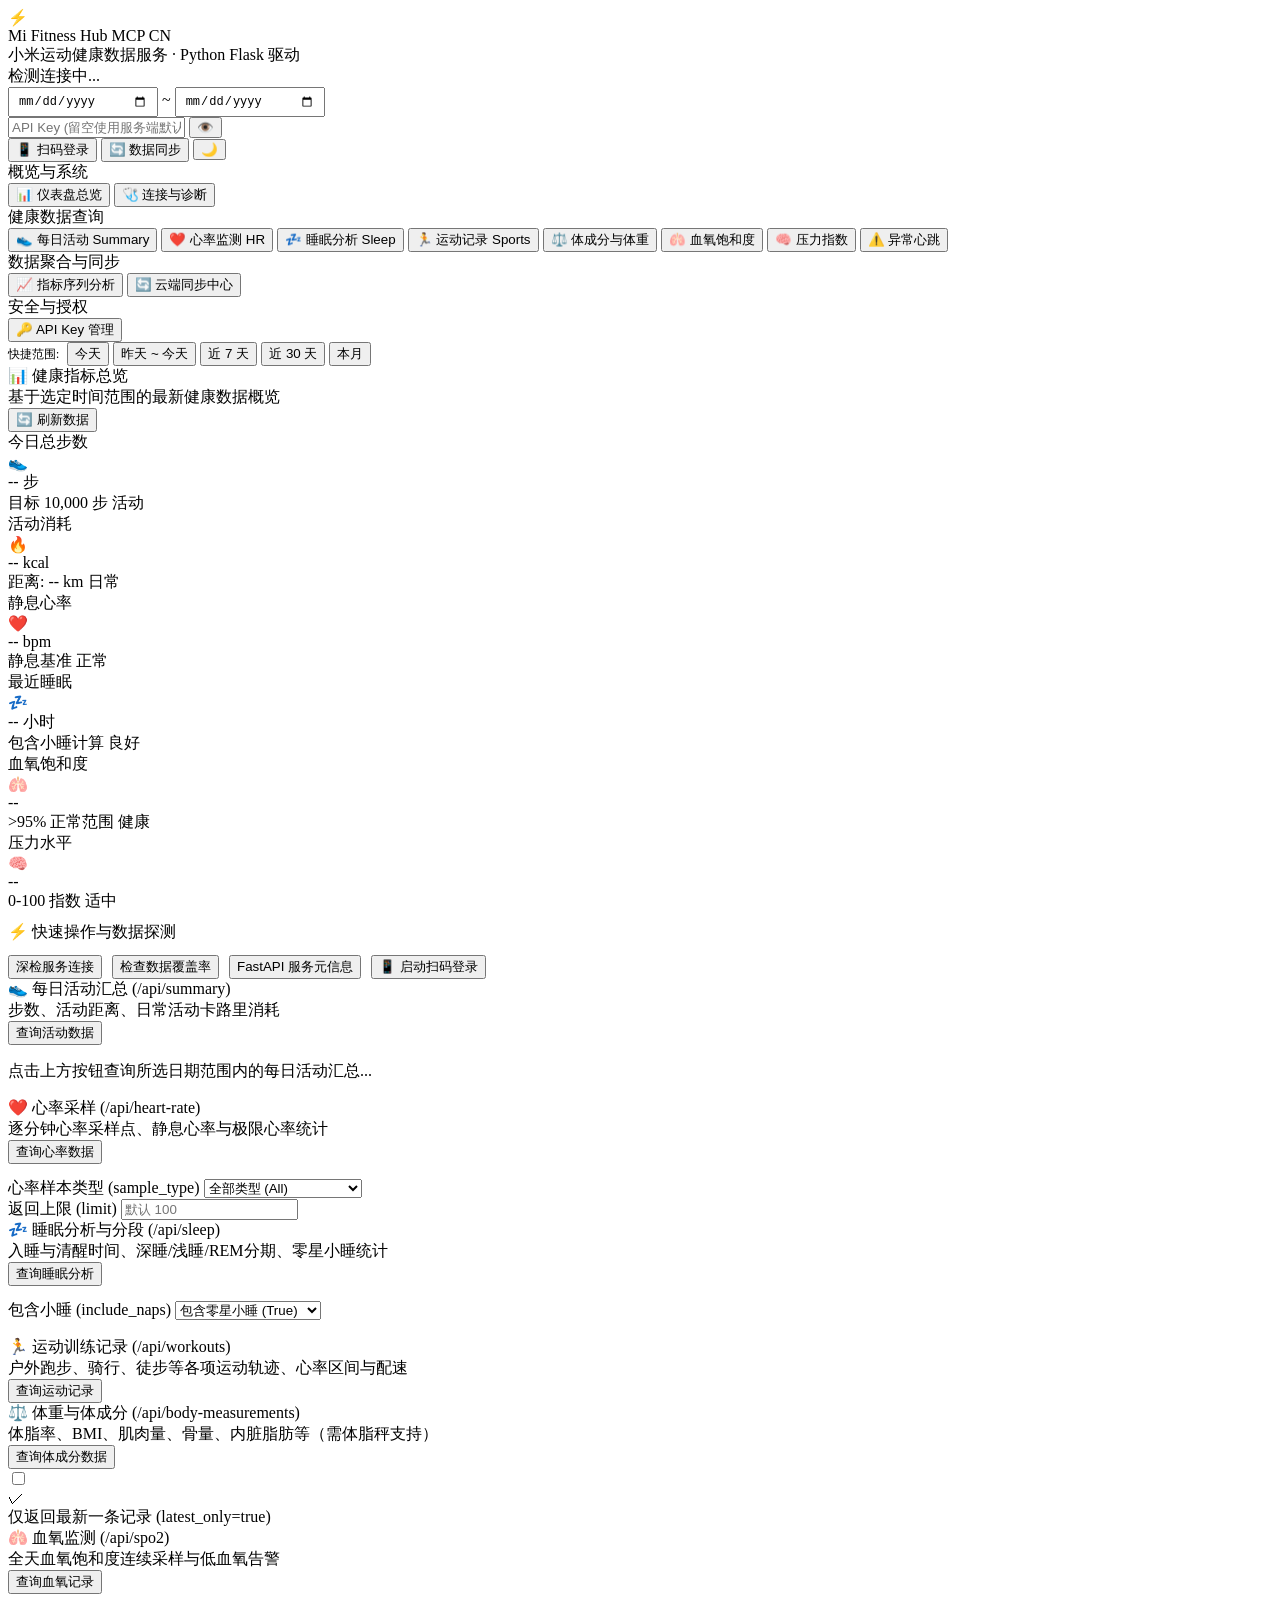
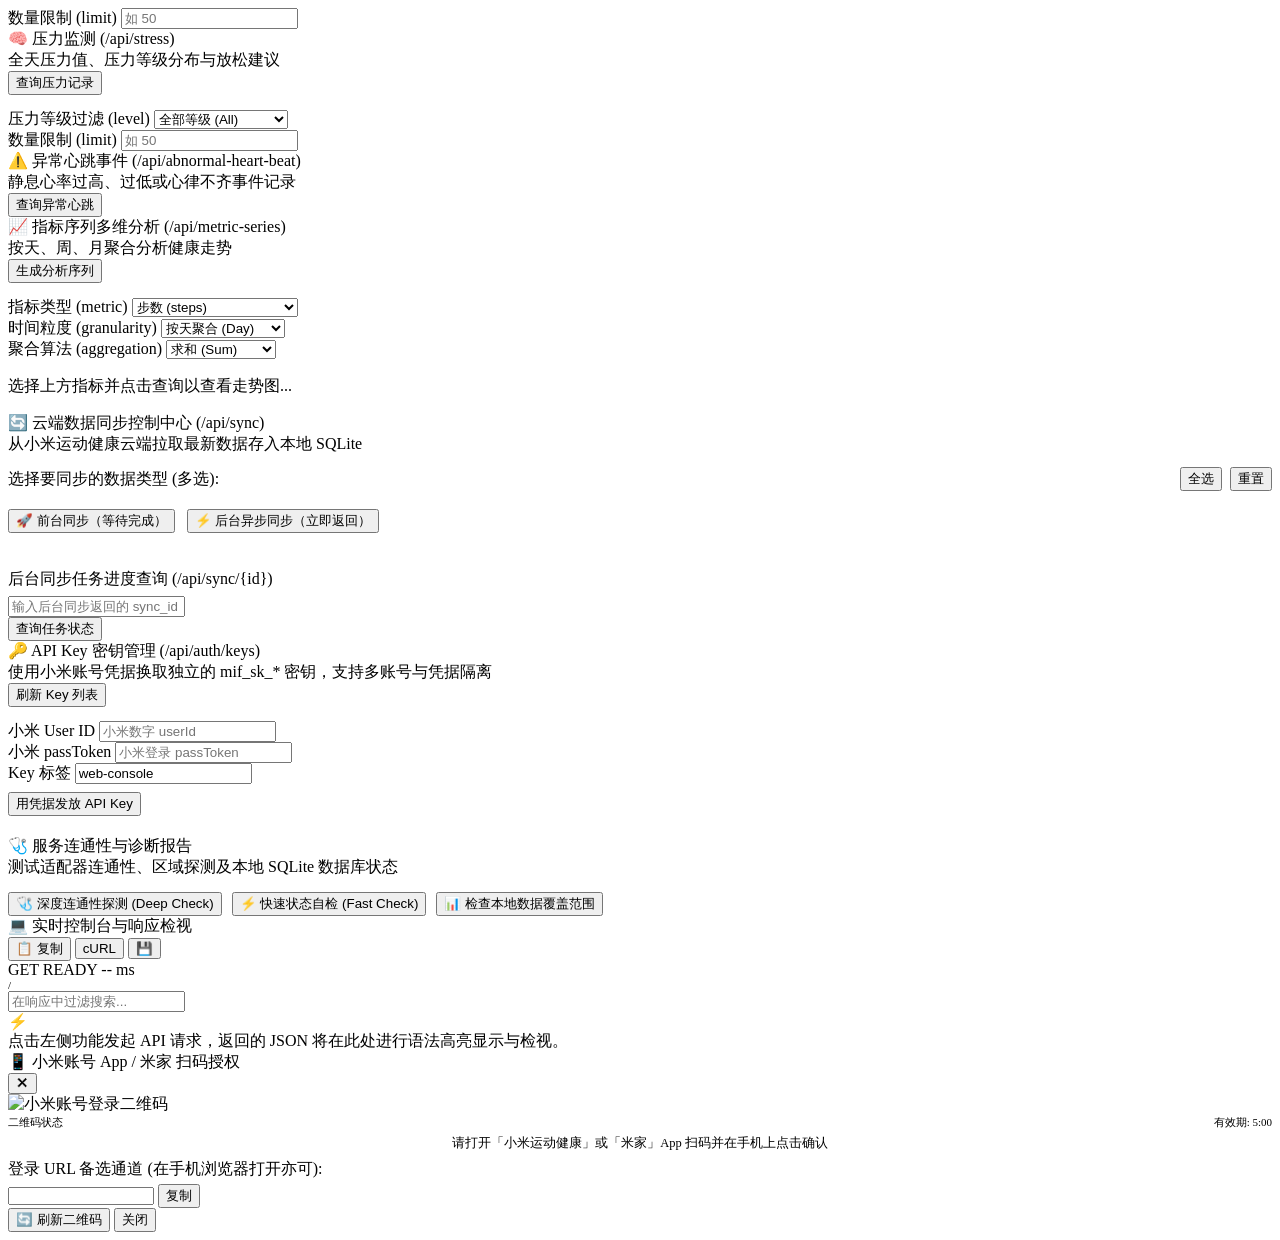
==== testpage/templates/index.html @ 89b132bc "Fix merged daily activity totals and sleep data accuracy" ====
<!DOCTYPE html>
<html lang="zh-CN" data-theme="dark">
<head>
  <meta charset="utf-8">
  <meta name="viewport" content="width=device-width, initial-scale=1.0">
  <title>Mi Fitness MCP | 健康数据中心与调试控制台</title>
  <link rel="stylesheet" href="/static/css/style.css">
</head>
<body>
  <div id="app-container">
    <!-- Top Header -->
    <header class="top-header">
      <div class="header-brand">
        <div class="brand-icon">⚡</div>
        <div class="brand-titles">
          <div class="brand-title">
            <span>Mi Fitness Hub</span>
            <span class="brand-badge">MCP CN</span>
          </div>
          <div class="brand-subtitle">小米运动健康数据服务 · Python Flask 驱动</div>
        </div>
      </div>

      <div class="header-actions">
        <!-- Live Backend Status -->
        <div class="status-indicator-badge" id="backendStatusBadge" title="FastAPI 后端服务连接状态">
          <div class="status-dot pulsing" id="backendStatusDot"></div>
          <span id="backendStatusText">检测连接中...</span>
        </div>

        <!-- Global Date Range Pickers -->
        <div class="form-row" style="margin: 0; gap: 6px;">
          <input type="date" id="startDate" class="input-control" style="width: 130px; padding: 5px 8px; font-size: 12px;" title="开始日期">
          <span style="color: var(--text-dim);">~</span>
          <input type="date" id="endDate" class="input-control" style="width: 130px; padding: 5px 8px; font-size: 12px;" title="结束日期">
        </div>

        <!-- Global API Key Input -->
        <div class="api-key-input-wrapper" title="X-API-Key（将作为请求头转发）">
          <input type="password" id="apiKeyInput" placeholder="API Key (留空使用服务端默认)">
          <button class="api-key-icon-btn" onclick="toggleApiKeyVisibility()" title="显示/隐藏 Key" id="keyVisBtn">👁️</button>
        </div>

        <!-- Quick Action Buttons -->
        <button class="btn btn-primary btn-sm" onclick="openQrModal()">📱 扫码登录</button>
        <button class="btn btn-secondary btn-sm" onclick="switchTab('sync')">🔄 数据同步</button>
        <button class="btn btn-icon-only btn-sm" id="themeToggleBtn" onclick="toggleTheme()" title="切换浅色/深色主题">🌙</button>
      </div>
    </header>

    <!-- Main Layout Grid -->
    <div class="main-layout">
      <!-- Left Sidebar Navigation -->
      <aside class="app-sidebar">
        <div>
          <div class="nav-section-title">概览与系统</div>
          <div class="nav-group">
            <button class="nav-item active" data-tab="overview">
              <span class="nav-icon">📊</span>
              <span>仪表盘总览</span>
            </button>
            <button class="nav-item" data-tab="doctor">
              <span class="nav-icon">🩺</span>
              <span>连接与诊断</span>
            </button>
          </div>
        </div>

        <div>
          <div class="nav-section-title">健康数据查询</div>
          <div class="nav-group">
            <button class="nav-item" data-tab="activity">
              <span class="nav-icon">👟</span>
              <span>每日活动</span>
              <span class="nav-badge">Summary</span>
            </button>
            <button class="nav-item" data-tab="heartrate">
              <span class="nav-icon">❤️</span>
              <span>心率监测</span>
              <span class="nav-badge">HR</span>
            </button>
            <button class="nav-item" data-tab="sleep">
              <span class="nav-icon">💤</span>
              <span>睡眠分析</span>
              <span class="nav-badge">Sleep</span>
            </button>
            <button class="nav-item" data-tab="workouts">
              <span class="nav-icon">🏃</span>
              <span>运动记录</span>
              <span class="nav-badge">Sports</span>
            </button>
            <button class="nav-item" data-tab="body">
              <span class="nav-icon">⚖️</span>
              <span>体成分与体重</span>
            </button>
            <button class="nav-item" data-tab="spo2">
              <span class="nav-icon">🫁</span>
              <span>血氧饱和度</span>
            </button>
            <button class="nav-item" data-tab="stress">
              <span class="nav-icon">🧠</span>
              <span>压力指数</span>
            </button>
            <button class="nav-item" data-tab="abnormal">
              <span class="nav-icon">⚠️</span>
              <span>异常心跳</span>
            </button>
          </div>
        </div>

        <div>
          <div class="nav-section-title">数据聚合与同步</div>
          <div class="nav-group">
            <button class="nav-item" data-tab="series">
              <span class="nav-icon">📈</span>
              <span>指标序列分析</span>
            </button>
            <button class="nav-item" data-tab="sync">
              <span class="nav-icon">🔄</span>
              <span>云端同步中心</span>
            </button>
          </div>
        </div>

        <div>
          <div class="nav-section-title">安全与授权</div>
          <div class="nav-group">
            <button class="nav-item" data-tab="keys">
              <span class="nav-icon">🔑</span>
              <span>API Key 管理</span>
            </button>
          </div>
        </div>
      </aside>

      <!-- Center Workspace (Tabbed) -->
      <main class="app-content">
        <!-- Date Preset Filter Pills -->
        <div class="date-preset-pills">
          <span style="font-size: 11.5px; color: var(--text-dim); margin-right: 4px;">快捷范围:</span>
          <button class="preset-pill" data-preset="today" id="preset-today">今天</button>
          <button class="preset-pill active" data-preset="yesterday" id="preset-yesterday">昨天 ~ 今天</button>
          <button class="preset-pill" data-preset="7d" id="preset-7d">近 7 天</button>
          <button class="preset-pill" data-preset="30d" id="preset-30d">近 30 天</button>
          <button class="preset-pill" data-preset="month" id="preset-month">本月</button>
        </div>

        <!-- 1. Overview Tab -->
        <section class="tab-pane active" id="tab-overview">
          <div class="panel-header">
            <div>
              <div class="panel-title"><span class="title-icon">📊</span> 健康指标总览</div>
              <div class="panel-subtitle" id="overviewRangeStatus">基于选定时间范围的最新健康数据概览</div>
            </div>
            <button class="btn btn-secondary btn-sm" onclick="loadOverview()">🔄 刷新数据</button>
          </div>

          <div class="stat-cards-grid">
            <div class="stat-card steps">
              <div class="stat-card-header">
                <span class="stat-card-title">今日总步数</span>
                <div class="stat-card-icon">👟</div>
              </div>
              <div class="stat-card-value"><span id="statSteps">--</span> <span class="stat-card-unit">步</span></div>
              <div class="stat-card-footer">
                <span>目标 10,000 步</span>
                <span class="stat-card-badge up">活动</span>
              </div>
            </div>

            <div class="stat-card calories">
              <div class="stat-card-header">
                <span class="stat-card-title">活动消耗</span>
                <div class="stat-card-icon">🔥</div>
              </div>
              <div class="stat-card-value"><span id="statCalories">--</span> <span class="stat-card-unit">kcal</span></div>
              <div class="stat-card-footer">
                <span>距离: <span id="statDistance">--</span> km</span>
                <span class="stat-card-badge neutral">日常</span>
              </div>
            </div>

            <div class="stat-card hr">
              <div class="stat-card-header">
                <span class="stat-card-title">静息心率</span>
                <div class="stat-card-icon">❤️</div>
              </div>
              <div class="stat-card-value"><span id="statHr">--</span> <span class="stat-card-unit">bpm</span></div>
              <div class="stat-card-footer">
                <span>静息基准</span>
                <span class="stat-card-badge up">正常</span>
              </div>
            </div>

            <div class="stat-card sleep">
              <div class="stat-card-header">
                <span class="stat-card-title">最近睡眠</span>
                <div class="stat-card-icon">💤</div>
              </div>
              <div class="stat-card-value"><span id="statSleep">--</span> <span class="stat-card-unit">小时</span></div>
              <div class="stat-card-footer">
                <span>包含小睡计算</span>
                <span class="stat-card-badge neutral">良好</span>
              </div>
            </div>

            <div class="stat-card spo2">
              <div class="stat-card-header">
                <span class="stat-card-title">血氧饱和度</span>
                <div class="stat-card-icon">🫁</div>
              </div>
              <div class="stat-card-value"><span id="statSpo2">--</span></div>
              <div class="stat-card-footer">
                <span>>95% 正常范围</span>
                <span class="stat-card-badge up">健康</span>
              </div>
            </div>

            <div class="stat-card stress">
              <div class="stat-card-header">
                <span class="stat-card-title">压力水平</span>
                <div class="stat-card-icon">🧠</div>
              </div>
              <div class="stat-card-value"><span id="statStress">--</span></div>
              <div class="stat-card-footer">
                <span>0-100 指数</span>
                <span class="stat-card-badge neutral">适中</span>
              </div>
            </div>
          </div>

          <div class="glass-panel" style="margin-top: 10px;">
            <div class="panel-title"><span class="title-icon">⚡</span> 快速操作与数据探测</div>
            <div style="display: flex; gap: 10px; margin-top: 12px; flex-wrap: wrap;">
              <button class="btn btn-outline" onclick="api('GET', '/api/status?deep=true')">深检服务连接</button>
              <button class="btn btn-outline" onclick="api('GET', '/api/coverage')">检查数据覆盖率</button>
              <button class="btn btn-outline" onclick="api('GET', '/')">FastAPI 服务元信息</button>
              <button class="btn btn-primary" onclick="openQrModal()">📱 启动扫码登录</button>
            </div>
          </div>
        </section>

        <!-- 2. Daily Activity Tab -->
        <section class="tab-pane" id="tab-activity">
          <div class="glass-panel">
            <div class="panel-header">
              <div>
                <div class="panel-title"><span class="title-icon">👟</span> 每日活动汇总 (/api/summary)</div>
                <div class="panel-subtitle">步数、活动距离、日常活动卡路里消耗</div>
              </div>
              <button class="btn btn-primary" onclick="querySummary()">查询活动数据</button>
            </div>
            <div id="summaryVisualContainer" style="margin-top: 14px;">
              <p class="panel-subtitle">点击上方按钮查询所选日期范围内的每日活动汇总...</p>
            </div>
          </div>
        </section>

        <!-- 3. Heart Rate Tab -->
        <section class="tab-pane" id="tab-heartrate">
          <div class="glass-panel">
            <div class="panel-header">
              <div>
                <div class="panel-title"><span class="title-icon">❤️</span> 心率采样 (/api/heart-rate)</div>
                <div class="panel-subtitle">逐分钟心率采样点、静息心率与极限心率统计</div>
              </div>
              <button class="btn btn-primary" onclick="queryHeartRate()">查询心率数据</button>
            </div>

            <div class="form-row" style="margin-top: 14px;">
              <div class="form-group">
                <label class="form-label">心率样本类型 (sample_type)</label>
                <select id="hrType" class="select-control">
                  <option value="">全部类型 (All)</option>
                  <option value="passive">被动日常监测 (passive)</option>
                  <option value="active">运动活跃采样 (active)</option>
                  <option value="resting">静息心率 (resting)</option>
                </select>
              </div>
              <div class="form-group sm">
                <label class="form-label">返回上限 (limit)</label>
                <input type="number" id="hrLimit" class="input-control" placeholder="默认 100">
              </div>
            </div>
          </div>
        </section>

        <!-- 4. Sleep Tab -->
        <section class="tab-pane" id="tab-sleep">
          <div class="glass-panel">
            <div class="panel-header">
              <div>
                <div class="panel-title"><span class="title-icon">💤</span> 睡眠分析与分段 (/api/sleep)</div>
                <div class="panel-subtitle">入睡与清醒时间、深睡/浅睡/REM分期、零星小睡统计</div>
              </div>
              <button class="btn btn-primary" onclick="querySleep()">查询睡眠分析</button>
            </div>

            <div class="form-row" style="margin-top: 14px;">
              <div class="form-group">
                <label class="form-label">包含小睡 (include_naps)</label>
                <select id="napsSelect" class="select-control">
                  <option value="true">包含零星小睡 (True)</option>
                  <option value="false">仅主睡眠阶段 (False)</option>
                </select>
              </div>
            </div>

            <div id="sleepTimelineWrapper" style="margin-top: 16px;"></div>
          </div>
        </section>

        <!-- 5. Workouts Tab -->
        <section class="tab-pane" id="tab-workouts">
          <div class="glass-panel">
            <div class="panel-header">
              <div>
                <div class="panel-title"><span class="title-icon">🏃</span> 运动训练记录 (/api/workouts)</div>
                <div class="panel-subtitle">户外跑步、骑行、徒步等各项运动轨迹、心率区间与配速</div>
              </div>
              <button class="btn btn-primary" onclick="queryWorkouts()">查询运动记录</button>
            </div>
          </div>
        </section>

        <!-- 6. Body Measurements Tab -->
        <section class="tab-pane" id="tab-body">
          <div class="glass-panel">
            <div class="panel-header">
              <div>
                <div class="panel-title"><span class="title-icon">⚖️</span> 体重与体成分 (/api/body-measurements)</div>
                <div class="panel-subtitle">体脂率、BMI、肌肉量、骨量、内脏脂肪等（需体脂秤支持）</div>
              </div>
              <button class="btn btn-primary" onclick="queryBody()">查询体成分数据</button>
            </div>

            <label class="custom-checkbox">
              <input type="checkbox" id="latestOnlyCheck">
              <div class="checkbox-box">✓</div>
              <span>仅返回最新一条记录 (latest_only=true)</span>
            </label>
          </div>
        </section>

        <!-- 7. SpO2 Tab -->
        <section class="tab-pane" id="tab-spo2">
          <div class="glass-panel">
            <div class="panel-header">
              <div>
                <div class="panel-title"><span class="title-icon">🫁</span> 血氧监测 (/api/spo2)</div>
                <div class="panel-subtitle">全天血氧饱和度连续采样与低血氧告警</div>
              </div>
              <button class="btn btn-primary" onclick="querySpo2()">查询血氧记录</button>
            </div>

            <div class="form-row" style="margin-top: 14px;">
              <div class="form-group sm">
                <label class="form-label">数量限制 (limit)</label>
                <input type="number" id="spo2Limit" class="input-control" placeholder="如 50">
              </div>
            </div>
          </div>
        </section>

        <!-- 8. Stress Tab -->
        <section class="tab-pane" id="tab-stress">
          <div class="glass-panel">
            <div class="panel-header">
              <div>
                <div class="panel-title"><span class="title-icon">🧠</span> 压力监测 (/api/stress)</div>
                <div class="panel-subtitle">全天压力值、压力等级分布与放松建议</div>
              </div>
              <button class="btn btn-primary" onclick="queryStress()">查询压力记录</button>
            </div>

            <div class="form-row" style="margin-top: 14px;">
              <div class="form-group">
                <label class="form-label">压力等级过滤 (level)</label>
                <select id="stressLevel" class="select-control">
                  <option value="">全部等级 (All)</option>
                  <option value="low">低度压力 (Low)</option>
                  <option value="medium">中度压力 (Medium)</option>
                  <option value="high">高度压力 (High)</option>
                </select>
              </div>
              <div class="form-group sm">
                <label class="form-label">数量限制 (limit)</label>
                <input type="number" id="stressLimit" class="input-control" placeholder="如 50">
              </div>
            </div>
          </div>
        </section>

        <!-- 9. Abnormal Heart Beat Tab -->
        <section class="tab-pane" id="tab-abnormal">
          <div class="glass-panel">
            <div class="panel-header">
              <div>
                <div class="panel-title"><span class="title-icon">⚠️</span> 异常心跳事件 (/api/abnormal-heart-beat)</div>
                <div class="panel-subtitle">静息心率过高、过低或心律不齐事件记录</div>
              </div>
              <button class="btn btn-primary" onclick="queryAbnormalHr()">查询异常心跳</button>
            </div>
          </div>
        </section>

        <!-- 10. Metric Series Tab -->
        <section class="tab-pane" id="tab-series">
          <div class="glass-panel">
            <div class="panel-header">
              <div>
                <div class="panel-title"><span class="title-icon">📈</span> 指标序列多维分析 (/api/metric-series)</div>
                <div class="panel-subtitle">按天、周、月聚合分析健康走势</div>
              </div>
              <button class="btn btn-primary" onclick="queryMetricSeries()">生成分析序列</button>
            </div>

            <div class="form-row" style="margin-top: 14px;">
              <div class="form-group">
                <label class="form-label">指标类型 (metric)</label>
                <select id="metricSelect" class="select-control">
                  <option value="steps">步数 (steps)</option>
                  <option value="distance_m">距离/米 (distance_m)</option>
                  <option value="active_kcal">活动卡路里 (active_kcal)</option>
                </select>
              </div>
              <div class="form-group">
                <label class="form-label">时间粒度 (granularity)</label>
                <select id="granularitySelect" class="select-control">
                  <option value="day">按天聚合 (Day)</option>
                  <option value="week">按周聚合 (Week)</option>
                  <option value="month">按月聚合 (Month)</option>
                </select>
              </div>
              <div class="form-group">
                <label class="form-label">聚合算法 (aggregation)</label>
                <select id="aggregationSelect" class="select-control">
                  <option value="sum">求和 (Sum)</option>
                  <option value="avg">平均值 (Avg)</option>
                  <option value="max">最大值 (Max)</option>
                  <option value="min">最小值 (Min)</option>
                  <option value="latest">取最新 (Latest)</option>
                </select>
              </div>
            </div>

            <!-- Visualization Canvas -->
            <div class="chart-container" id="metricChartContainer" style="margin-top: 16px;">
              <div class="inspector-empty-state"><p>选择上方指标并点击查询以查看走势图...</p></div>
            </div>
          </div>
        </section>

        <!-- 11. Sync Center Tab -->
        <section class="tab-pane" id="tab-sync">
          <div class="glass-panel">
            <div class="panel-header">
              <div>
                <div class="panel-title"><span class="title-icon">🔄</span> 云端数据同步控制中心 (/api/sync)</div>
                <div class="panel-subtitle">从小米运动健康云端拉取最新数据存入本地 SQLite</div>
              </div>
            </div>

            <div style="margin-top: 12px;">
              <div style="display: flex; justify-content: space-between; align-items: center;">
                <label class="form-label">选择要同步的数据类型 (多选):</label>
                <div style="display: flex; gap: 8px;">
                  <button class="btn btn-outline btn-sm" onclick="selectAllSyncTags(true)">全选</button>
                  <button class="btn btn-outline btn-sm" onclick="selectAllSyncTags(false)">重置</button>
                </div>
              </div>

              <div class="tag-pills-selector" id="syncTagPills"></div>
            </div>

            <div style="display: flex; gap: 12px; margin-top: 18px; flex-wrap: wrap;">
              <button class="btn btn-primary" onclick="triggerSync(false)">🚀 前台同步（等待完成）</button>
              <button class="btn btn-secondary" onclick="triggerSync(true)">⚡ 后台异步同步（立即返回）</button>
            </div>

            <div style="margin-top: 20px; padding-top: 16px; border-top: 1px solid var(--border-subtle);">
              <label class="form-label">后台同步任务进度查询 (/api/sync/{id})</label>
              <div class="form-row" style="margin-top: 6px;">
                <div class="form-group">
                  <input type="text" id="syncIdInput" class="input-control" placeholder="输入后台同步返回的 sync_id (如 sync_abc123)">
                </div>
                <button class="btn btn-outline" onclick="pollSyncStatus()">查询任务状态</button>
              </div>
            </div>
          </div>
        </section>

        <!-- 12. API Key Management Tab -->
        <section class="tab-pane" id="tab-keys">
          <div class="glass-panel">
            <div class="panel-header">
              <div>
                <div class="panel-title"><span class="title-icon">🔑</span> API Key 密钥管理 (/api/auth/keys)</div>
                <div class="panel-subtitle">使用小米账号凭据换取独立的 mif_sk_* 密钥，支持多账号与凭据隔离</div>
              </div>
              <button class="btn btn-secondary btn-sm" onclick="listKeys()">刷新 Key 列表</button>
            </div>

            <div class="form-row" style="margin-top: 14px;">
              <div class="form-group">
                <label class="form-label">小米 User ID</label>
                <input type="text" id="keyUserId" class="input-control" placeholder="小米数字 userId">
              </div>
              <div class="form-group">
                <label class="form-label">小米 passToken</label>
                <input type="password" id="keyPassToken" class="input-control" placeholder="小米登录 passToken">
              </div>
              <div class="form-group sm">
                <label class="form-label">Key 标签</label>
                <input type="text" id="keyLabel" class="input-control" placeholder="web-ui" value="web-console">
              </div>
            </div>

            <button class="btn btn-primary" onclick="createKeyWithCredentials()" style="margin-top: 8px;">用凭据发放 API Key</button>

            <div id="keysTableWrapper" style="margin-top: 20px;"></div>
          </div>
        </section>

        <!-- 13. Doctor Tab -->
        <section class="tab-pane" id="tab-doctor">
          <div class="glass-panel">
            <div class="panel-header">
              <div>
                <div class="panel-title"><span class="title-icon">🩺</span> 服务连通性与诊断报告</div>
                <div class="panel-subtitle">测试适配器连通性、区域探测及本地 SQLite 数据库状态</div>
              </div>
            </div>

            <div style="display: flex; gap: 10px; margin-top: 14px; flex-wrap: wrap;">
              <button class="btn btn-primary" onclick="api('GET', '/api/status?deep=true')">🩺 深度连通性探测 (Deep Check)</button>
              <button class="btn btn-secondary" onclick="api('GET', '/api/status?deep=false')">⚡ 快速状态自检 (Fast Check)</button>
              <button class="btn btn-outline" onclick="api('GET', '/api/coverage')">📊 检查本地数据覆盖范围</button>
            </div>
          </div>
        </section>
      </main>

      <!-- Right Inspector & Developer Console -->
      <aside class="app-inspector">
        <div class="inspector-header">
          <div class="inspector-title">
            <span>💻</span> 实时控制台与响应检视
          </div>
          <div class="btn-group">
            <button class="btn btn-secondary btn-sm" onclick="copyResponse()" title="复制 JSON">📋 复制</button>
            <button class="btn btn-secondary btn-sm" onclick="copyCurl()" title="生成 cURL">cURL</button>
            <button class="btn btn-secondary btn-sm" onclick="downloadJson()" title="导出 JSON">💾</button>
          </div>
        </div>

        <div class="inspector-meta-bar">
          <div class="meta-badges-group">
            <span class="http-method-pill get" id="metaMethod">GET</span>
            <span class="status-pill ok" id="metaStatus">READY</span>
            <span class="latency-pill" id="metaLatency">-- ms</span>
          </div>
          <div style="font-size: 11px; color: var(--text-dim); overflow: hidden; text-overflow: ellipsis; white-space: nowrap; max-width: 160px;" id="metaUrl">/</div>
        </div>

        <div class="inspector-actions-bar">
          <input type="text" class="inspector-search-input" placeholder="在响应中过滤搜索..." oninput="filterInspectorJson(this.value)">
        </div>

        <div class="inspector-body" id="inspectorBody">
          <div class="inspector-empty-state">
            <div class="inspector-empty-icon">⚡</div>
            <div>点击左侧功能发起 API 请求，返回的 JSON 将在此处进行语法高亮显示与检视。</div>
          </div>
        </div>
      </aside>
    </div>
  </div>

  <!-- QR Code Login Modal Overlay -->
  <div class="modal-backdrop" id="qrModal">
    <div class="modal-card">
      <div class="modal-header">
        <div class="modal-title">
          <span>📱</span> 小米账号 App / 米家 扫码授权
        </div>
        <button class="modal-close-btn" onclick="closeQrModal()">✕</button>
      </div>

      <div class="modal-body">
        <div class="qr-container">
          <div class="qr-image-frame">
            <img id="qrImage" alt="小米账号登录二维码" src="">
            <div class="qr-scan-beam" id="qrScanBeam"></div>
          </div>

          <div style="width: 100%;">
            <div style="display: flex; justify-content: space-between; font-size: 11px; color: var(--text-muted); margin-bottom: 4px;">
              <span>二维码状态</span>
              <span id="qrTimerText">有效期: 5:00</span>
            </div>
            <div class="qr-timer-bar">
              <div class="qr-timer-progress" id="qrProgressBar"></div>
            </div>
          </div>

          <div id="qrStatusText" style="text-align: center; font-size: 12.5px; color: var(--text-secondary); line-height: 1.5;">
            请打开「小米运动健康」或「米家」App 扫码并在手机上点击确认
          </div>

          <div style="width: 100%; margin-top: 6px;">
            <label class="form-label">登录 URL 备选通道 (在手机浏览器打开亦可):</label>
            <div class="form-row" style="margin: 4px 0 0 0;">
              <input type="text" id="qrLoginUrl" class="input-control" readonly style="font-size: 11px;">
              <button class="btn btn-secondary btn-sm" onclick="copyLoginUrl()">复制</button>
            </div>
          </div>
        </div>
      </div>

      <div class="modal-footer">
        <button class="btn btn-outline" onclick="startQrFlow()">🔄 刷新二维码</button>
        <button class="btn btn-secondary" onclick="closeQrModal()">关闭</button>
      </div>
    </div>
  </div>

  <!-- Floating Toast Notifications -->
  <div class="toast-container" id="toastContainer"></div>

  <!-- Scripts -->
  <script src="/static/js/app.js"></script>
  <script>
    function toggleApiKeyVisibility() {
      const input = $('apiKeyInput');
      const btn = $('keyVisBtn');
      if (input.type === 'password') {
        input.type = 'text';
        btn.textContent = '🔒';
      } else {
        input.type = 'password';
        btn.textContent = '👁️';
      }
    }
  </script>
</body>
</html>
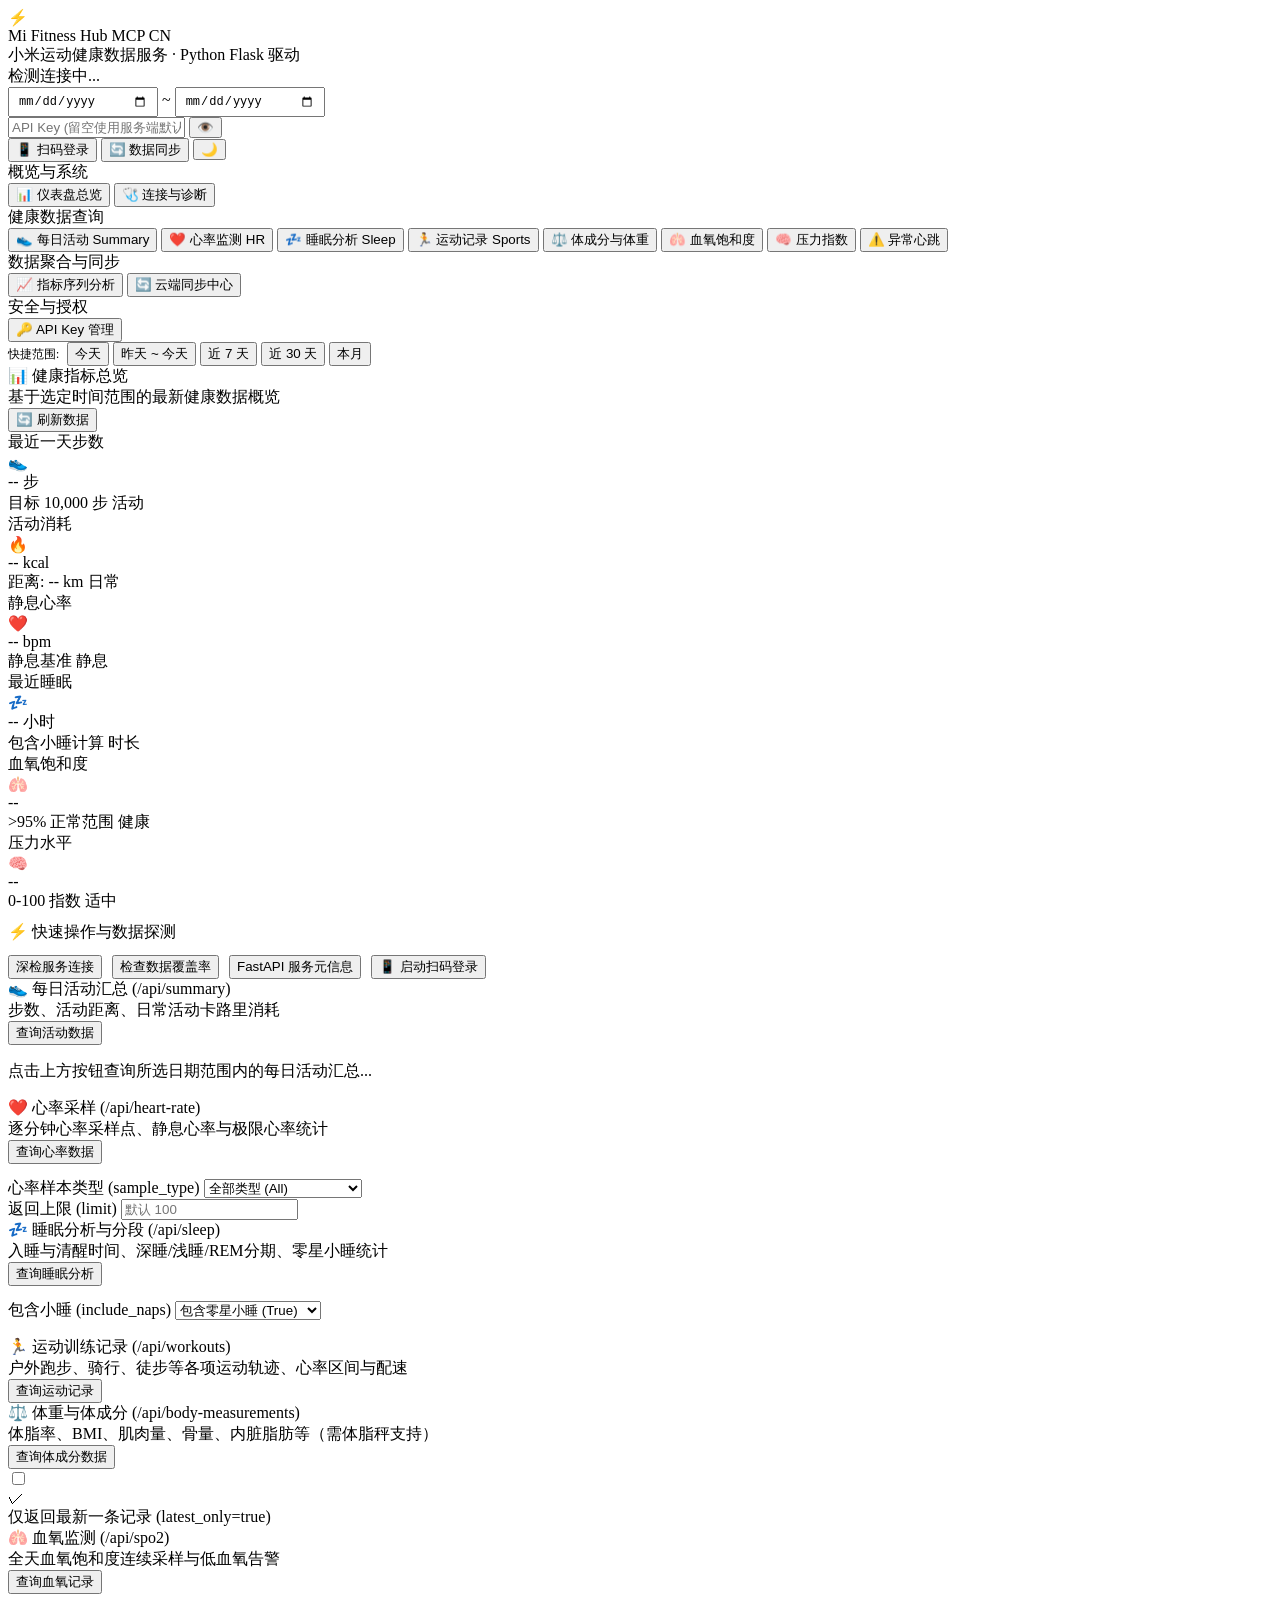
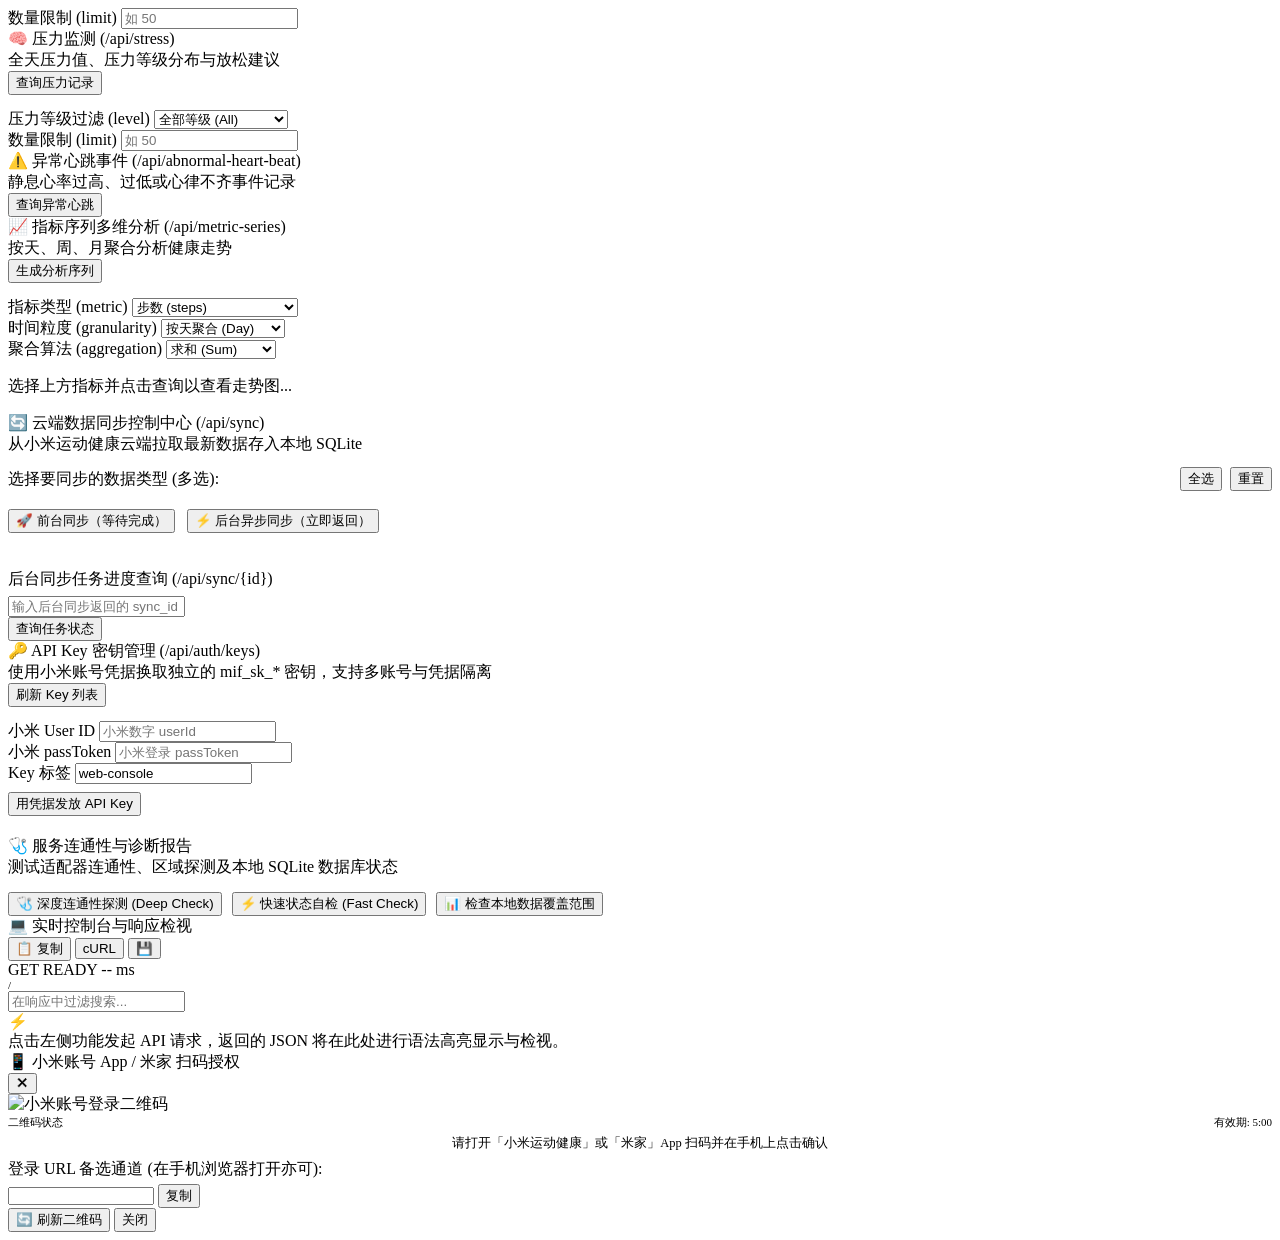
==== commit 55402b62: "Enable QR-authenticated MCP analysis and fix dashboard controls" ====
--- a/testpage/templates/index.html
+++ b/testpage/templates/index.html
@@ -158,7 +158,7 @@
           <div class="stat-cards-grid">
             <div class="stat-card steps">
               <div class="stat-card-header">
-                <span class="stat-card-title">今日总步数</span>
+                <span class="stat-card-title">最近一天步数</span>
                 <div class="stat-card-icon">👟</div>
               </div>
               <div class="stat-card-value"><span id="statSteps">--</span> <span class="stat-card-unit">步</span></div>
@@ -188,7 +188,7 @@
               <div class="stat-card-value"><span id="statHr">--</span> <span class="stat-card-unit">bpm</span></div>
               <div class="stat-card-footer">
                 <span>静息基准</span>
-                <span class="stat-card-badge up">正常</span>
+                <span class="stat-card-badge neutral">静息</span>
               </div>
             </div>
 
@@ -200,7 +200,7 @@
               <div class="stat-card-value"><span id="statSleep">--</span> <span class="stat-card-unit">小时</span></div>
               <div class="stat-card-footer">
                 <span>包含小睡计算</span>
-                <span class="stat-card-badge neutral">良好</span>
+                <span class="stat-card-badge neutral">时长</span>
               </div>
             </div>
 
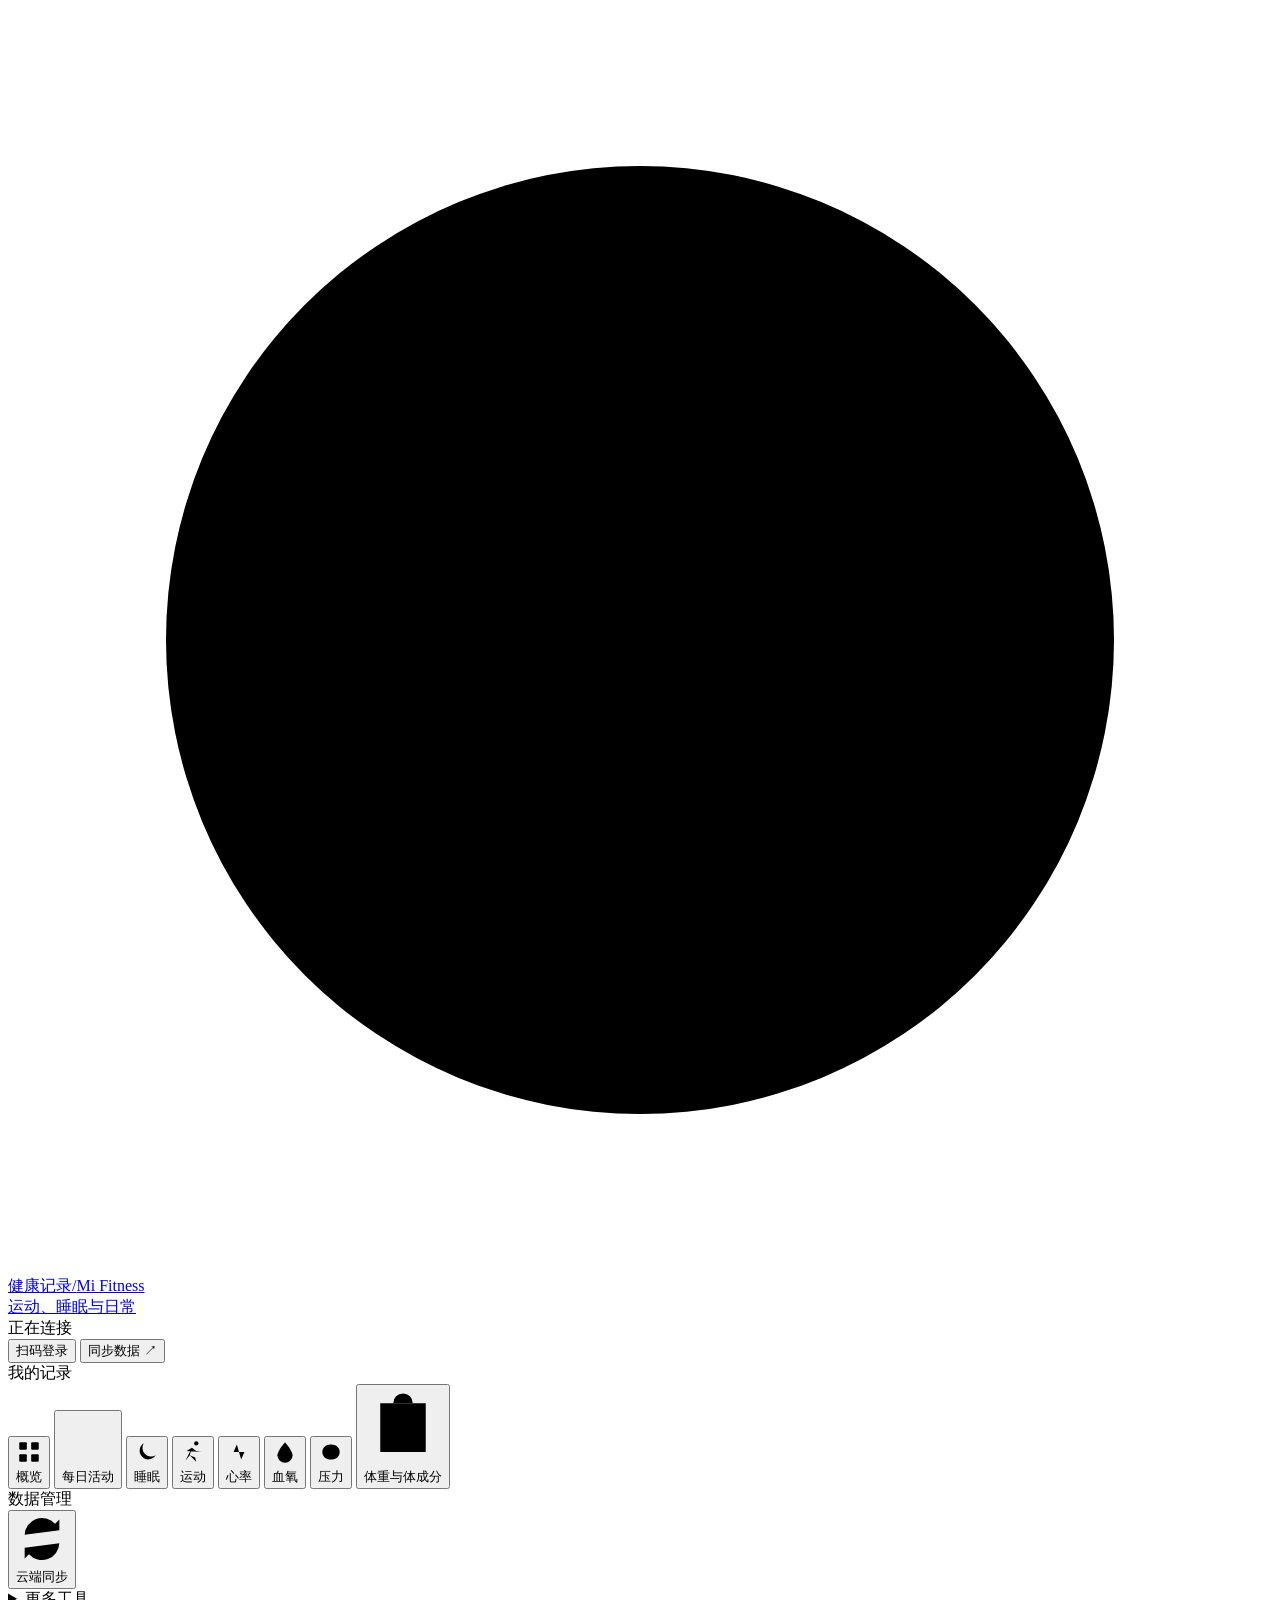
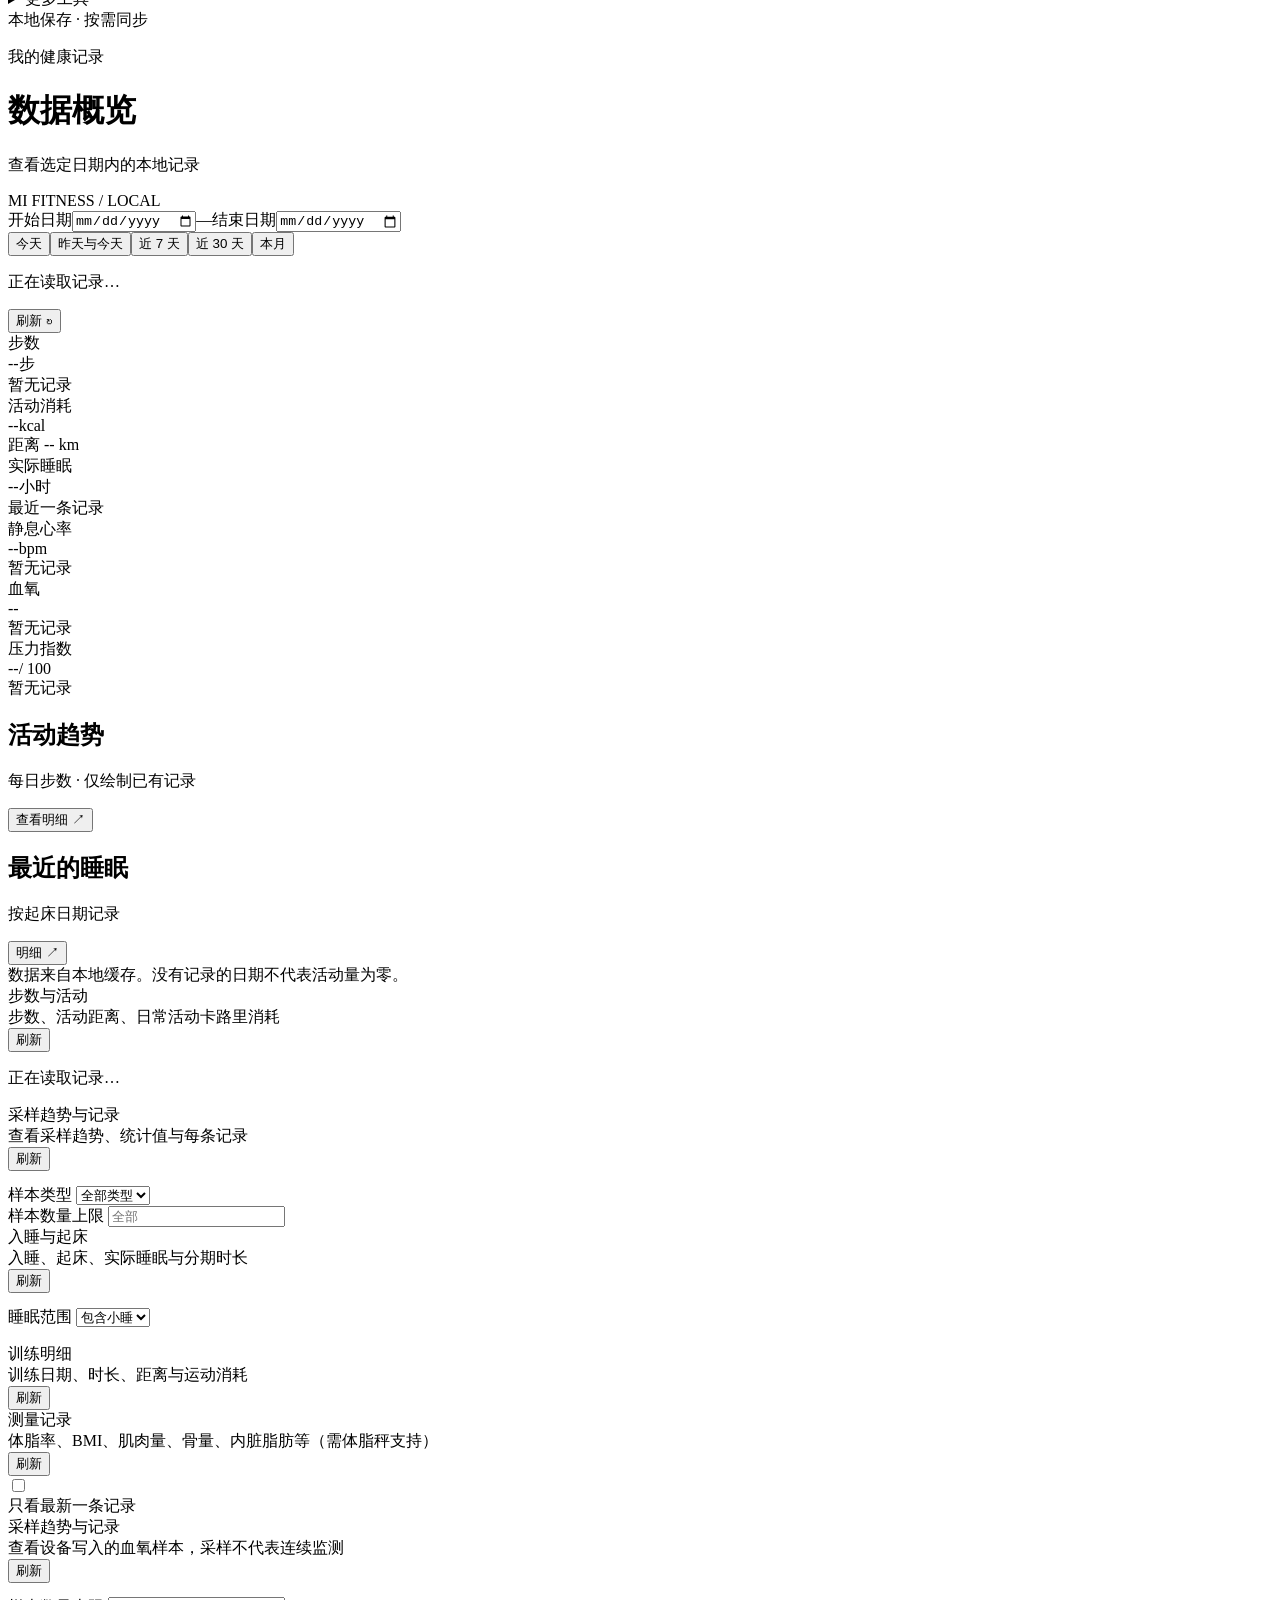
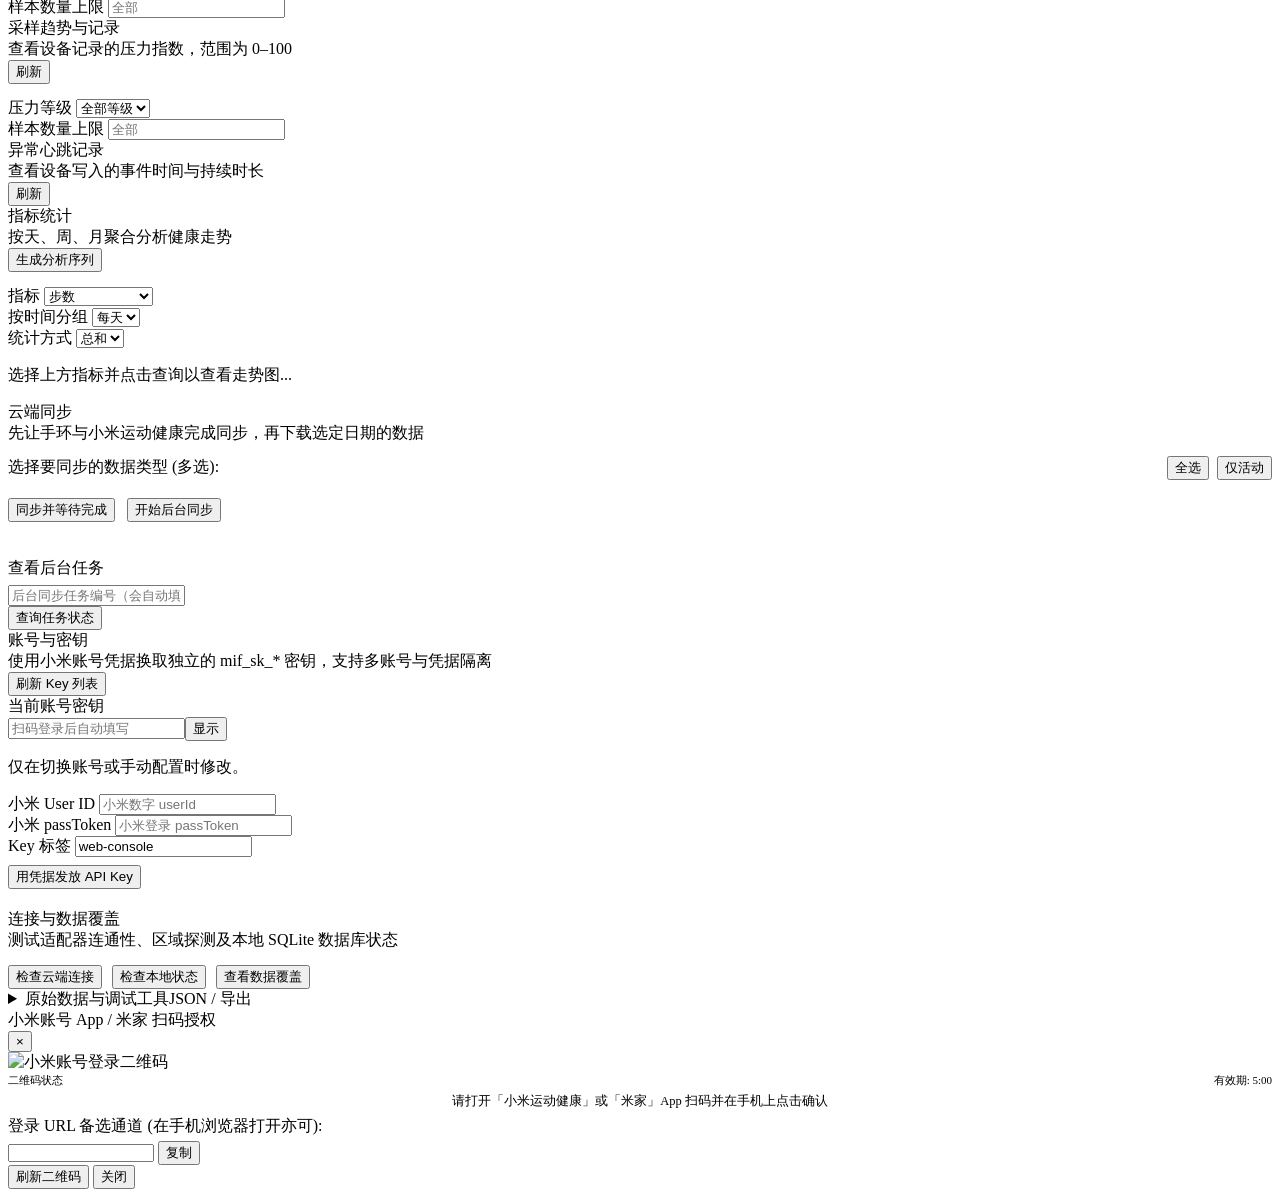
==== commit 31bebcf2: "Redesign dashboard as a minimal tactile health notebook" ====
--- a/testpage/templates/index.html
+++ b/testpage/templates/index.html
@@ -1,307 +1,139 @@
 <!DOCTYPE html>
-<html lang="zh-CN" data-theme="dark">
+<html lang="zh-CN" data-theme="light">
 <head>
   <meta charset="utf-8">
   <meta name="viewport" content="width=device-width, initial-scale=1.0">
-  <title>Mi Fitness MCP | 健康数据中心与调试控制台</title>
+  <title>健康记录 · Mi Fitness</title>
   <link rel="stylesheet" href="/static/css/style.css">
 </head>
 <body>
   <div id="app-container">
     <!-- Top Header -->
     <header class="top-header">
-      <div class="header-brand">
-        <div class="brand-icon">⚡</div>
-        <div class="brand-titles">
-          <div class="brand-title">
-            <span>Mi Fitness Hub</span>
-            <span class="brand-badge">MCP CN</span>
-          </div>
-          <div class="brand-subtitle">小米运动健康数据服务 · Python Flask 驱动</div>
-        </div>
-      </div>
-
+      <a class="header-brand" href="/" aria-label="健康记录首页">
+        <span class="brand-icon" aria-hidden="true"><svg viewBox="0 0 32 32"><circle cx="16" cy="16" r="12"/><path d="M6 17h6l3-6 4 11 3-5h4"/></svg></span>
+        <div><div class="brand-title">健康记录<span class="brand-divider">/</span><span class="brand-en">Mi Fitness</span></div><div class="brand-subtitle">运动、睡眠与日常</div></div>
+      </a>
       <div class="header-actions">
-        <!-- Live Backend Status -->
-        <div class="status-indicator-badge" id="backendStatusBadge" title="FastAPI 后端服务连接状态">
-          <div class="status-dot pulsing" id="backendStatusDot"></div>
-          <span id="backendStatusText">检测连接中...</span>
-        </div>
-
-        <!-- Global Date Range Pickers -->
-        <div class="form-row" style="margin: 0; gap: 6px;">
-          <input type="date" id="startDate" class="input-control" style="width: 130px; padding: 5px 8px; font-size: 12px;" title="开始日期">
-          <span style="color: var(--text-dim);">~</span>
-          <input type="date" id="endDate" class="input-control" style="width: 130px; padding: 5px 8px; font-size: 12px;" title="结束日期">
-        </div>
-
-        <!-- Global API Key Input -->
-        <div class="api-key-input-wrapper" title="X-API-Key（将作为请求头转发）">
-          <input type="password" id="apiKeyInput" placeholder="API Key (留空使用服务端默认)">
-          <button class="api-key-icon-btn" onclick="toggleApiKeyVisibility()" title="显示/隐藏 Key" id="keyVisBtn">👁️</button>
-        </div>
-
-        <!-- Quick Action Buttons -->
-        <button class="btn btn-primary btn-sm" onclick="openQrModal()">📱 扫码登录</button>
-        <button class="btn btn-secondary btn-sm" onclick="switchTab('sync')">🔄 数据同步</button>
-        <button class="btn btn-icon-only btn-sm" id="themeToggleBtn" onclick="toggleTheme()" title="切换浅色/深色主题">🌙</button>
+        <div class="status-indicator-badge" id="backendStatusBadge" title="本地数据服务连接状态"><span class="status-dot" id="backendStatusDot"></span><span id="backendStatusText">正在连接</span></div>
+        <button class="btn btn-secondary" onclick="openQrModal()">扫码登录</button>
+        <button class="btn btn-primary" onclick="switchTab('sync')">同步数据<span aria-hidden="true"> ↗</span></button>
       </div>
     </header>
 
     <!-- Main Layout Grid -->
     <div class="main-layout">
       <!-- Left Sidebar Navigation -->
-      <aside class="app-sidebar">
-        <div>
-          <div class="nav-section-title">概览与系统</div>
-          <div class="nav-group">
-            <button class="nav-item active" data-tab="overview">
-              <span class="nav-icon">📊</span>
-              <span>仪表盘总览</span>
-            </button>
-            <button class="nav-item" data-tab="doctor">
-              <span class="nav-icon">🩺</span>
-              <span>连接与诊断</span>
-            </button>
-          </div>
-        </div>
-
-        <div>
-          <div class="nav-section-title">健康数据查询</div>
-          <div class="nav-group">
-            <button class="nav-item" data-tab="activity">
-              <span class="nav-icon">👟</span>
-              <span>每日活动</span>
-              <span class="nav-badge">Summary</span>
-            </button>
-            <button class="nav-item" data-tab="heartrate">
-              <span class="nav-icon">❤️</span>
-              <span>心率监测</span>
-              <span class="nav-badge">HR</span>
-            </button>
-            <button class="nav-item" data-tab="sleep">
-              <span class="nav-icon">💤</span>
-              <span>睡眠分析</span>
-              <span class="nav-badge">Sleep</span>
-            </button>
-            <button class="nav-item" data-tab="workouts">
-              <span class="nav-icon">🏃</span>
-              <span>运动记录</span>
-              <span class="nav-badge">Sports</span>
-            </button>
-            <button class="nav-item" data-tab="body">
-              <span class="nav-icon">⚖️</span>
-              <span>体成分与体重</span>
-            </button>
-            <button class="nav-item" data-tab="spo2">
-              <span class="nav-icon">🫁</span>
-              <span>血氧饱和度</span>
-            </button>
-            <button class="nav-item" data-tab="stress">
-              <span class="nav-icon">🧠</span>
-              <span>压力指数</span>
-            </button>
-            <button class="nav-item" data-tab="abnormal">
-              <span class="nav-icon">⚠️</span>
-              <span>异常心跳</span>
-            </button>
-          </div>
-        </div>
-
-        <div>
-          <div class="nav-section-title">数据聚合与同步</div>
-          <div class="nav-group">
-            <button class="nav-item" data-tab="series">
-              <span class="nav-icon">📈</span>
-              <span>指标序列分析</span>
-            </button>
-            <button class="nav-item" data-tab="sync">
-              <span class="nav-icon">🔄</span>
-              <span>云端同步中心</span>
-            </button>
-          </div>
-        </div>
-
-        <div>
-          <div class="nav-section-title">安全与授权</div>
-          <div class="nav-group">
-            <button class="nav-item" data-tab="keys">
-              <span class="nav-icon">🔑</span>
-              <span>API Key 管理</span>
-            </button>
-          </div>
-        </div>
-      </aside>
+      <nav class="app-sidebar" aria-label="页面导航">
+        <div class="nav-section-title">我的记录</div><div class="nav-group">
+          <button class="nav-item active" data-tab="overview"><svg class="nav-icon" viewBox="0 0 24 24" aria-hidden="true"><rect x="3" y="3" width="7" height="7" rx="1"/><rect x="14" y="3" width="7" height="7" rx="1"/><rect x="3" y="14" width="7" height="7" rx="1"/><rect x="14" y="14" width="7" height="7" rx="1"/></svg><span>概览</span></button>
+          <button class="nav-item " data-tab="activity"><svg class="nav-icon" viewBox="0 0 24 24" aria-hidden="true"><path d="M4 20V12m5 8V8m5 12V4m5 16V9"/></svg><span>每日活动</span></button>
+          <button class="nav-item " data-tab="sleep"><svg class="nav-icon" viewBox="0 0 24 24" aria-hidden="true"><path d="M20 15A8 8 0 0 1 9 4a8 8 0 1 0 11 11Z"/></svg><span>睡眠</span></button>
+          <button class="nav-item " data-tab="workouts"><svg class="nav-icon" viewBox="0 0 24 24" aria-hidden="true"><circle cx="15" cy="4" r="2"/><path d="m6 11 5-3 4 3 5 1m-9-4-2 7-4 5m4-5 5 2 1 4"/></svg><span>运动</span></button>
+          <button class="nav-item " data-tab="heartrate"><svg class="nav-icon" viewBox="0 0 24 24" aria-hidden="true"><path d="M3 12h4l3-7 4 14 3-7h4"/></svg><span>心率</span></button>
+          <button class="nav-item " data-tab="spo2"><svg class="nav-icon" viewBox="0 0 24 24" aria-hidden="true"><path d="M12 3s-7 8-7 12a7 7 0 0 0 14 0c0-4-7-12-7-12Z"/></svg><span>血氧</span></button>
+          <button class="nav-item " data-tab="stress"><svg class="nav-icon" viewBox="0 0 24 24" aria-hidden="true"><path d="M4 12c0-4 3-7 8-7s8 3 8 7-3 7-8 7-8-3-8-7Z"/><path d="M8 12h8m-4-4v8"/></svg><span>压力</span></button>
+          <button class="nav-item " data-tab="body"><svg class="nav-icon" viewBox="0 0 24 24" aria-hidden="true"><path d="M5 5h14v15H5Z"/><path d="M9 5a3 3 0 0 1 6 0m-3 0 2 3"/></svg><span>体重与体成分</span></button>
+          </div>
+        <div class="nav-section-title">数据管理</div><div class="nav-group">
+          <button class="nav-item " data-tab="sync"><svg class="nav-icon" viewBox="0 0 24 24" aria-hidden="true"><path d="M4 10a8 8 0 0 1 14-5l2 3m0-5v5h-5M20 14a8 8 0 0 1-14 5l-2-3m0 5v-5h5"/></svg><span>云端同步</span></button>
+          </div>
+        <details class="nav-tools"><summary>更多工具</summary><div class="nav-group">
+          <button class="nav-item " data-tab="series"><svg class="nav-icon" viewBox="0 0 24 24" aria-hidden="true"><circle cx="12" cy="12" r="7"/><path d="M12 8v8m-4-4h8"/></svg><span>指标统计</span></button>
+          <button class="nav-item " data-tab="abnormal"><svg class="nav-icon" viewBox="0 0 24 24" aria-hidden="true"><circle cx="12" cy="12" r="7"/><path d="M12 8v8m-4-4h8"/></svg><span>异常心跳记录</span></button>
+          <button class="nav-item " data-tab="doctor"><svg class="nav-icon" viewBox="0 0 24 24" aria-hidden="true"><circle cx="12" cy="12" r="7"/><path d="M12 8v8m-4-4h8"/></svg><span>连接与覆盖</span></button>
+          <button class="nav-item " data-tab="keys"><svg class="nav-icon" viewBox="0 0 24 24" aria-hidden="true"><circle cx="12" cy="12" r="7"/><path d="M12 8v8m-4-4h8"/></svg><span>账号与密钥</span></button>
+          </div></details><div class="sidebar-footnote"><span class="local-mark"></span> 本地保存 · 按需同步</div></nav>
 
       <!-- Center Workspace (Tabbed) -->
       <main class="app-content">
-        <!-- Date Preset Filter Pills -->
-        <div class="date-preset-pills">
-          <span style="font-size: 11.5px; color: var(--text-dim); margin-right: 4px;">快捷范围:</span>
-          <button class="preset-pill" data-preset="today" id="preset-today">今天</button>
-          <button class="preset-pill active" data-preset="yesterday" id="preset-yesterday">昨天 ~ 今天</button>
-          <button class="preset-pill" data-preset="7d" id="preset-7d">近 7 天</button>
-          <button class="preset-pill" data-preset="30d" id="preset-30d">近 30 天</button>
-          <button class="preset-pill" data-preset="month" id="preset-month">本月</button>
+        <div class="workspace-heading"><div><p class="eyebrow">我的健康记录</p><h1 id="pageTitle">数据概览</h1><p class="workspace-subtitle" id="pageSubtitle">查看选定日期内的本地记录</p></div><span class="workspace-stamp">MI FITNESS / LOCAL</span></div>
+        <div class="range-toolbar">
+          <div class="date-range"><label><span class="sr-only">开始日期</span><input type="date" id="startDate" class="input-control" aria-label="开始日期"></label><span class="range-separator">—</span><label><span class="sr-only">结束日期</span><input type="date" id="endDate" class="input-control" aria-label="结束日期"></label></div>
+          <div class="date-preset-pills" aria-label="快捷日期范围"><button class="preset-pill" data-preset="today" id="preset-today">今天</button><button class="preset-pill active" data-preset="yesterday" id="preset-yesterday">昨天与今天</button><button class="preset-pill" data-preset="7d" id="preset-7d">近 7 天</button><button class="preset-pill" data-preset="30d" id="preset-30d">近 30 天</button><button class="preset-pill" data-preset="month" id="preset-month">本月</button></div>
         </div>
 
         <!-- 1. Overview Tab -->
         <section class="tab-pane active" id="tab-overview">
-          <div class="panel-header">
-            <div>
-              <div class="panel-title"><span class="title-icon">📊</span> 健康指标总览</div>
-              <div class="panel-subtitle" id="overviewRangeStatus">基于选定时间范围的最新健康数据概览</div>
-            </div>
-            <button class="btn btn-secondary btn-sm" onclick="loadOverview()">🔄 刷新数据</button>
-          </div>
-
-          <div class="stat-cards-grid">
-            <div class="stat-card steps">
-              <div class="stat-card-header">
-                <span class="stat-card-title">最近一天步数</span>
-                <div class="stat-card-icon">👟</div>
-              </div>
-              <div class="stat-card-value"><span id="statSteps">--</span> <span class="stat-card-unit">步</span></div>
-              <div class="stat-card-footer">
-                <span>目标 10,000 步</span>
-                <span class="stat-card-badge up">活动</span>
-              </div>
-            </div>
-
-            <div class="stat-card calories">
-              <div class="stat-card-header">
-                <span class="stat-card-title">活动消耗</span>
-                <div class="stat-card-icon">🔥</div>
-              </div>
-              <div class="stat-card-value"><span id="statCalories">--</span> <span class="stat-card-unit">kcal</span></div>
-              <div class="stat-card-footer">
-                <span>距离: <span id="statDistance">--</span> km</span>
-                <span class="stat-card-badge neutral">日常</span>
-              </div>
-            </div>
-
-            <div class="stat-card hr">
-              <div class="stat-card-header">
-                <span class="stat-card-title">静息心率</span>
-                <div class="stat-card-icon">❤️</div>
-              </div>
-              <div class="stat-card-value"><span id="statHr">--</span> <span class="stat-card-unit">bpm</span></div>
-              <div class="stat-card-footer">
-                <span>静息基准</span>
-                <span class="stat-card-badge neutral">静息</span>
-              </div>
-            </div>
-
-            <div class="stat-card sleep">
-              <div class="stat-card-header">
-                <span class="stat-card-title">最近睡眠</span>
-                <div class="stat-card-icon">💤</div>
-              </div>
-              <div class="stat-card-value"><span id="statSleep">--</span> <span class="stat-card-unit">小时</span></div>
-              <div class="stat-card-footer">
-                <span>包含小睡计算</span>
-                <span class="stat-card-badge neutral">时长</span>
-              </div>
-            </div>
-
-            <div class="stat-card spo2">
-              <div class="stat-card-header">
-                <span class="stat-card-title">血氧饱和度</span>
-                <div class="stat-card-icon">🫁</div>
-              </div>
-              <div class="stat-card-value"><span id="statSpo2">--</span></div>
-              <div class="stat-card-footer">
-                <span>>95% 正常范围</span>
-                <span class="stat-card-badge up">健康</span>
-              </div>
-            </div>
-
-            <div class="stat-card stress">
-              <div class="stat-card-header">
-                <span class="stat-card-title">压力水平</span>
-                <div class="stat-card-icon">🧠</div>
-              </div>
-              <div class="stat-card-value"><span id="statStress">--</span></div>
-              <div class="stat-card-footer">
-                <span>0-100 指数</span>
-                <span class="stat-card-badge neutral">适中</span>
-              </div>
-            </div>
-          </div>
-
-          <div class="glass-panel" style="margin-top: 10px;">
-            <div class="panel-title"><span class="title-icon">⚡</span> 快速操作与数据探测</div>
-            <div style="display: flex; gap: 10px; margin-top: 12px; flex-wrap: wrap;">
-              <button class="btn btn-outline" onclick="api('GET', '/api/status?deep=true')">深检服务连接</button>
-              <button class="btn btn-outline" onclick="api('GET', '/api/coverage')">检查数据覆盖率</button>
-              <button class="btn btn-outline" onclick="api('GET', '/')">FastAPI 服务元信息</button>
-              <button class="btn btn-primary" onclick="openQrModal()">📱 启动扫码登录</button>
-            </div>
-          </div>
+          <div class="section-heading"><p id="overviewRangeStatus">正在读取记录…</p><button class="text-button" onclick="loadOverview()">刷新 <span aria-hidden="true">↻</span></button></div>
+          <div class="stat-cards-grid paper-surface">
+            <div class="stat-card steps"><div class="stat-card-title">步数</div><div class="stat-card-value"><span id="statSteps">--</span><span class="stat-card-unit">步</span></div><div class="stat-card-footer" id="stepsRecordDate">暂无记录</div></div>
+            <div class="stat-card calories"><div class="stat-card-title">活动消耗</div><div class="stat-card-value"><span id="statCalories">--</span><span class="stat-card-unit">kcal</span></div><div class="stat-card-footer">距离 <span id="statDistance">--</span> km</div></div>
+            <div class="stat-card sleep"><div class="stat-card-title">实际睡眠</div><div class="stat-card-value"><span id="statSleep">--</span><span class="stat-card-unit">小时</span></div><div class="stat-card-footer" id="sleepRecordDate">最近一条记录</div></div>
+            <div class="stat-card hr"><div class="stat-card-title">静息心率</div><div class="stat-card-value"><span id="statHr">--</span><span class="stat-card-unit">bpm</span></div><div class="stat-card-footer" id="hrRecordDate">暂无记录</div></div>
+            <div class="stat-card spo2"><div class="stat-card-title">血氧</div><div class="stat-card-value"><span id="statSpo2">--</span></div><div class="stat-card-footer" id="spo2RecordDate">暂无记录</div></div>
+            <div class="stat-card stress"><div class="stat-card-title">压力指数</div><div class="stat-card-value"><span id="statStress">--</span><span class="stat-card-unit">/ 100</span></div><div class="stat-card-footer" id="stressRecordDate">暂无记录</div></div>
+          </div>
+          <div class="overview-panels">
+            <div class="paper-surface trend-panel"><div class="panel-header"><div><h2>活动趋势</h2><p class="panel-subtitle">每日步数 · 仅绘制已有记录</p></div><button class="text-button" onclick="switchTab('activity')">查看明细 ↗</button></div><div id="overviewActivityChart" class="chart-output"></div><div id="overviewActivityStats" class="summary-line"></div></div>
+            <div class="paper-surface sleep-preview"><div class="panel-header"><div><h2>最近的睡眠</h2><p class="panel-subtitle" id="overviewSleepDate">按起床日期记录</p></div><button class="text-button" onclick="switchTab('sleep')">明细 ↗</button></div><div id="overviewSleepVisual"></div></div>
+          </div>
+          <div class="data-note" id="overviewDataNote">数据来自本地缓存。没有记录的日期不代表活动量为零。</div>
         </section>
 
         <!-- 2. Daily Activity Tab -->
         <section class="tab-pane" id="tab-activity">
-          <div class="glass-panel">
-            <div class="panel-header">
-              <div>
-                <div class="panel-title"><span class="title-icon">👟</span> 每日活动汇总 (/api/summary)</div>
+          <div class="record-panel">
+            <div class="panel-header">
+              <div>
+                <div class="panel-title">步数与活动</div>
                 <div class="panel-subtitle">步数、活动距离、日常活动卡路里消耗</div>
               </div>
-              <button class="btn btn-primary" onclick="querySummary()">查询活动数据</button>
+              <button class="btn btn-primary" onclick="querySummary()">刷新</button>
             </div>
             <div id="summaryVisualContainer" style="margin-top: 14px;">
-              <p class="panel-subtitle">点击上方按钮查询所选日期范围内的每日活动汇总...</p>
+              <p class="panel-subtitle">正在读取记录…</p>
             </div>
           </div>
         </section>
 
         <!-- 3. Heart Rate Tab -->
         <section class="tab-pane" id="tab-heartrate">
-          <div class="glass-panel">
-            <div class="panel-header">
-              <div>
-                <div class="panel-title"><span class="title-icon">❤️</span> 心率采样 (/api/heart-rate)</div>
-                <div class="panel-subtitle">逐分钟心率采样点、静息心率与极限心率统计</div>
-              </div>
-              <button class="btn btn-primary" onclick="queryHeartRate()">查询心率数据</button>
+          <div class="record-panel">
+            <div class="panel-header">
+              <div>
+                <div class="panel-title">采样趋势与记录</div>
+                <div class="panel-subtitle">查看采样趋势、统计值与每条记录</div>
+              </div>
+              <button class="btn btn-primary" onclick="queryHeartRate()">刷新</button>
             </div>
 
             <div class="form-row" style="margin-top: 14px;">
               <div class="form-group">
-                <label class="form-label">心率样本类型 (sample_type)</label>
+                <label class="form-label" for="hrType">样本类型</label>
                 <select id="hrType" class="select-control">
-                  <option value="">全部类型 (All)</option>
-                  <option value="passive">被动日常监测 (passive)</option>
-                  <option value="active">运动活跃采样 (active)</option>
-                  <option value="resting">静息心率 (resting)</option>
+                  <option value="">全部类型</option>
+                  <option value="passive">日常监测</option>
+                  <option value="active">活跃采样</option><option value="workout">训练采样</option>
+                  <option value="resting">静息心率</option>
                 </select>
               </div>
               <div class="form-group sm">
-                <label class="form-label">返回上限 (limit)</label>
-                <input type="number" id="hrLimit" class="input-control" placeholder="默认 100">
-              </div>
-            </div>
+                <label class="form-label" for="hrLimit">样本数量上限</label>
+                <input type="number" min="1" step="1" id="hrLimit" class="input-control" placeholder="全部">
+              </div>
+            </div>
+          <div class="view-output" id="heartRateVisual"></div>
           </div>
         </section>
 
         <!-- 4. Sleep Tab -->
         <section class="tab-pane" id="tab-sleep">
-          <div class="glass-panel">
-            <div class="panel-header">
-              <div>
-                <div class="panel-title"><span class="title-icon">💤</span> 睡眠分析与分段 (/api/sleep)</div>
-                <div class="panel-subtitle">入睡与清醒时间、深睡/浅睡/REM分期、零星小睡统计</div>
-              </div>
-              <button class="btn btn-primary" onclick="querySleep()">查询睡眠分析</button>
+          <div class="record-panel">
+            <div class="panel-header">
+              <div>
+                <div class="panel-title">入睡与起床</div>
+                <div class="panel-subtitle">入睡、起床、实际睡眠与分期时长</div>
+              </div>
+              <button class="btn btn-primary" onclick="querySleep()">刷新</button>
             </div>
 
             <div class="form-row" style="margin-top: 14px;">
               <div class="form-group">
-                <label class="form-label">包含小睡 (include_naps)</label>
+                <label class="form-label" for="napsSelect">睡眠范围</label>
                 <select id="napsSelect" class="select-control">
-                  <option value="true">包含零星小睡 (True)</option>
-                  <option value="false">仅主睡眠阶段 (False)</option>
+                  <option value="true">包含小睡</option>
+                  <option value="false">不含小睡</option>
                 </select>
               </div>
             </div>
@@ -312,104 +144,109 @@
 
         <!-- 5. Workouts Tab -->
         <section class="tab-pane" id="tab-workouts">
-          <div class="glass-panel">
-            <div class="panel-header">
-              <div>
-                <div class="panel-title"><span class="title-icon">🏃</span> 运动训练记录 (/api/workouts)</div>
-                <div class="panel-subtitle">户外跑步、骑行、徒步等各项运动轨迹、心率区间与配速</div>
-              </div>
-              <button class="btn btn-primary" onclick="queryWorkouts()">查询运动记录</button>
-            </div>
+          <div class="record-panel">
+            <div class="panel-header">
+              <div>
+                <div class="panel-title">训练明细</div>
+                <div class="panel-subtitle">训练日期、时长、距离与运动消耗</div>
+              </div>
+              <button class="btn btn-primary" onclick="queryWorkouts()">刷新</button>
+            </div>
+          <div class="view-output" id="workoutsVisual"></div>
           </div>
         </section>
 
         <!-- 6. Body Measurements Tab -->
         <section class="tab-pane" id="tab-body">
-          <div class="glass-panel">
-            <div class="panel-header">
-              <div>
-                <div class="panel-title"><span class="title-icon">⚖️</span> 体重与体成分 (/api/body-measurements)</div>
+          <div class="record-panel">
+            <div class="panel-header">
+              <div>
+                <div class="panel-title">测量记录</div>
                 <div class="panel-subtitle">体脂率、BMI、肌肉量、骨量、内脏脂肪等（需体脂秤支持）</div>
               </div>
-              <button class="btn btn-primary" onclick="queryBody()">查询体成分数据</button>
+              <button class="btn btn-primary" onclick="queryBody()">刷新</button>
             </div>
 
             <label class="custom-checkbox">
               <input type="checkbox" id="latestOnlyCheck">
-              <div class="checkbox-box">✓</div>
-              <span>仅返回最新一条记录 (latest_only=true)</span>
+              <div class="checkbox-box"></div>
+              <span>只看最新一条记录</span>
             </label>
+          <div class="view-output" id="bodyVisual"></div>
           </div>
         </section>
 
         <!-- 7. SpO2 Tab -->
         <section class="tab-pane" id="tab-spo2">
-          <div class="glass-panel">
-            <div class="panel-header">
-              <div>
-                <div class="panel-title"><span class="title-icon">🫁</span> 血氧监测 (/api/spo2)</div>
-                <div class="panel-subtitle">全天血氧饱和度连续采样与低血氧告警</div>
-              </div>
-              <button class="btn btn-primary" onclick="querySpo2()">查询血氧记录</button>
+          <div class="record-panel">
+            <div class="panel-header">
+              <div>
+                <div class="panel-title">采样趋势与记录</div>
+                <div class="panel-subtitle">查看设备写入的血氧样本，采样不代表连续监测</div>
+              </div>
+              <button class="btn btn-primary" onclick="querySpo2()">刷新</button>
             </div>
 
             <div class="form-row" style="margin-top: 14px;">
               <div class="form-group sm">
-                <label class="form-label">数量限制 (limit)</label>
-                <input type="number" id="spo2Limit" class="input-control" placeholder="如 50">
-              </div>
-            </div>
+                <label class="form-label" for="spo2Limit">样本数量上限</label>
+                <input type="number" min="1" step="1" id="spo2Limit" class="input-control" placeholder="全部">
+              </div>
+            </div>
+          <div class="view-output" id="spo2Visual"></div>
           </div>
         </section>
 
         <!-- 8. Stress Tab -->
         <section class="tab-pane" id="tab-stress">
-          <div class="glass-panel">
-            <div class="panel-header">
-              <div>
-                <div class="panel-title"><span class="title-icon">🧠</span> 压力监测 (/api/stress)</div>
-                <div class="panel-subtitle">全天压力值、压力等级分布与放松建议</div>
-              </div>
-              <button class="btn btn-primary" onclick="queryStress()">查询压力记录</button>
+          <div class="record-panel">
+            <div class="panel-header">
+              <div>
+                <div class="panel-title">采样趋势与记录</div>
+                <div class="panel-subtitle">查看设备记录的压力指数，范围为 0–100</div>
+              </div>
+              <button class="btn btn-primary" onclick="queryStress()">刷新</button>
             </div>
 
             <div class="form-row" style="margin-top: 14px;">
               <div class="form-group">
-                <label class="form-label">压力等级过滤 (level)</label>
+                <label class="form-label" for="stressLevel">压力等级</label>
                 <select id="stressLevel" class="select-control">
-                  <option value="">全部等级 (All)</option>
-                  <option value="low">低度压力 (Low)</option>
-                  <option value="medium">中度压力 (Medium)</option>
-                  <option value="high">高度压力 (High)</option>
+                  <option value="">全部等级</option>
+                  <option value="low">低</option>
+                  <option value="medium">中</option>
+                  <option value="high">高</option>
                 </select>
               </div>
               <div class="form-group sm">
-                <label class="form-label">数量限制 (limit)</label>
-                <input type="number" id="stressLimit" class="input-control" placeholder="如 50">
-              </div>
-            </div>
+                <label class="form-label" for="stressLimit">样本数量上限</label>
+                <input type="number" min="1" step="1" id="stressLimit" class="input-control" placeholder="全部">
+              </div>
+            </div>
+          <div class="view-output" id="stressVisual"></div>
           </div>
         </section>
 
         <!-- 9. Abnormal Heart Beat Tab -->
         <section class="tab-pane" id="tab-abnormal">
-          <div class="glass-panel">
-            <div class="panel-header">
-              <div>
-                <div class="panel-title"><span class="title-icon">⚠️</span> 异常心跳事件 (/api/abnormal-heart-beat)</div>
-                <div class="panel-subtitle">静息心率过高、过低或心律不齐事件记录</div>
-              </div>
-              <button class="btn btn-primary" onclick="queryAbnormalHr()">查询异常心跳</button>
-            </div>
+          <div class="record-panel">
+            <div class="panel-header">
+              <div>
+                <div class="panel-title">异常心跳记录</div>
+                <div class="panel-subtitle">查看设备写入的事件时间与持续时长</div>
+              </div>
+              <button class="btn btn-primary" onclick="queryAbnormalHr()">刷新</button>
+            </div>
+          <div class="view-output" id="abnormalVisual"></div>
           </div>
         </section>
 
         <!-- 10. Metric Series Tab -->
         <section class="tab-pane" id="tab-series">
-          <div class="glass-panel">
-            <div class="panel-header">
-              <div>
-                <div class="panel-title"><span class="title-icon">📈</span> 指标序列多维分析 (/api/metric-series)</div>
+          <div class="record-panel">
+            <div class="panel-header">
+              <div>
+                <div class="panel-title">指标统计</div>
                 <div class="panel-subtitle">按天、周、月聚合分析健康走势</div>
               </div>
               <button class="btn btn-primary" onclick="queryMetricSeries()">生成分析序列</button>
@@ -417,29 +254,29 @@
 
             <div class="form-row" style="margin-top: 14px;">
               <div class="form-group">
-                <label class="form-label">指标类型 (metric)</label>
+                <label class="form-label" for="metricSelect">指标</label>
                 <select id="metricSelect" class="select-control">
-                  <option value="steps">步数 (steps)</option>
-                  <option value="distance_m">距离/米 (distance_m)</option>
-                  <option value="active_kcal">活动卡路里 (active_kcal)</option>
-                </select>
-              </div>
-              <div class="form-group">
-                <label class="form-label">时间粒度 (granularity)</label>
+                  <option value="steps">步数</option>
+                  <option value="distance_m">距离 · 米</option>
+                  <option value="active_kcal">活动消耗 · kcal</option>
+                </select>
+              </div>
+              <div class="form-group">
+                <label class="form-label" for="granularitySelect">按时间分组</label>
                 <select id="granularitySelect" class="select-control">
-                  <option value="day">按天聚合 (Day)</option>
-                  <option value="week">按周聚合 (Week)</option>
-                  <option value="month">按月聚合 (Month)</option>
-                </select>
-              </div>
-              <div class="form-group">
-                <label class="form-label">聚合算法 (aggregation)</label>
+                  <option value="day">每天</option>
+                  <option value="week">每周</option>
+                  <option value="month">每月</option>
+                </select>
+              </div>
+              <div class="form-group">
+                <label class="form-label" for="aggregationSelect">统计方式</label>
                 <select id="aggregationSelect" class="select-control">
-                  <option value="sum">求和 (Sum)</option>
-                  <option value="avg">平均值 (Avg)</option>
-                  <option value="max">最大值 (Max)</option>
-                  <option value="min">最小值 (Min)</option>
-                  <option value="latest">取最新 (Latest)</option>
+                  <option value="sum">总和</option>
+                  <option value="avg">平均</option>
+                  <option value="max">最大</option>
+                  <option value="min">最小</option>
+
                 </select>
               </div>
             </div>
@@ -453,11 +290,11 @@
 
         <!-- 11. Sync Center Tab -->
         <section class="tab-pane" id="tab-sync">
-          <div class="glass-panel">
-            <div class="panel-header">
-              <div>
-                <div class="panel-title"><span class="title-icon">🔄</span> 云端数据同步控制中心 (/api/sync)</div>
-                <div class="panel-subtitle">从小米运动健康云端拉取最新数据存入本地 SQLite</div>
+          <div class="record-panel">
+            <div class="panel-header">
+              <div>
+                <div class="panel-title">云端同步</div>
+                <div class="panel-subtitle">先让手环与小米运动健康完成同步，再下载选定日期的数据</div>
               </div>
             </div>
 
@@ -466,7 +303,7 @@
                 <label class="form-label">选择要同步的数据类型 (多选):</label>
                 <div style="display: flex; gap: 8px;">
                   <button class="btn btn-outline btn-sm" onclick="selectAllSyncTags(true)">全选</button>
-                  <button class="btn btn-outline btn-sm" onclick="selectAllSyncTags(false)">重置</button>
+                  <button class="btn btn-outline btn-sm" onclick="selectAllSyncTags(false)">仅活动</button>
                 </div>
               </div>
 
@@ -474,44 +311,45 @@
             </div>
 
             <div style="display: flex; gap: 12px; margin-top: 18px; flex-wrap: wrap;">
-              <button class="btn btn-primary" onclick="triggerSync(false)">🚀 前台同步（等待完成）</button>
-              <button class="btn btn-secondary" onclick="triggerSync(true)">⚡ 后台异步同步（立即返回）</button>
+              <button class="btn btn-primary" onclick="triggerSync(false)"> 同步并等待完成</button>
+              <button class="btn btn-secondary" onclick="triggerSync(true)"> 开始后台同步</button>
             </div>
 
             <div style="margin-top: 20px; padding-top: 16px; border-top: 1px solid var(--border-subtle);">
-              <label class="form-label">后台同步任务进度查询 (/api/sync/{id})</label>
+              <label class="form-label">查看后台任务</label>
               <div class="form-row" style="margin-top: 6px;">
                 <div class="form-group">
-                  <input type="text" id="syncIdInput" class="input-control" placeholder="输入后台同步返回的 sync_id (如 sync_abc123)">
+                  <input type="text" id="syncIdInput" class="input-control" placeholder="后台同步任务编号（会自动填入）">
                 </div>
                 <button class="btn btn-outline" onclick="pollSyncStatus()">查询任务状态</button>
               </div>
             </div>
+          <div class="view-output" id="syncResultVisual"></div>
           </div>
         </section>
 
         <!-- 12. API Key Management Tab -->
         <section class="tab-pane" id="tab-keys">
-          <div class="glass-panel">
-            <div class="panel-header">
-              <div>
-                <div class="panel-title"><span class="title-icon">🔑</span> API Key 密钥管理 (/api/auth/keys)</div>
+          <div class="record-panel">
+            <div class="panel-header">
+              <div>
+                <div class="panel-title">账号与密钥</div>
                 <div class="panel-subtitle">使用小米账号凭据换取独立的 mif_sk_* 密钥，支持多账号与凭据隔离</div>
               </div>
               <button class="btn btn-secondary btn-sm" onclick="listKeys()">刷新 Key 列表</button>
             </div>
 
-            <div class="form-row" style="margin-top: 14px;">
-              <div class="form-group">
-                <label class="form-label">小米 User ID</label>
+            <div class="account-setting"><label class="form-label" for="apiKeyInput">当前账号密钥</label><div class="api-key-input-wrapper"><input type="password" id="apiKeyInput" placeholder="扫码登录后自动填写" autocomplete="off"><button class="api-key-icon-btn" onclick="toggleApiKeyVisibility()" id="keyVisBtn">显示</button></div><p class="panel-subtitle">仅在切换账号或手动配置时修改。</p></div><div class="form-row" style="margin-top: 14px;">
+              <div class="form-group">
+                <label class="form-label" for="keyUserId">小米 User ID</label>
                 <input type="text" id="keyUserId" class="input-control" placeholder="小米数字 userId">
               </div>
               <div class="form-group">
-                <label class="form-label">小米 passToken</label>
+                <label class="form-label" for="keyPassToken">小米 passToken</label>
                 <input type="password" id="keyPassToken" class="input-control" placeholder="小米登录 passToken">
               </div>
               <div class="form-group sm">
-                <label class="form-label">Key 标签</label>
+                <label class="form-label" for="keyLabel">Key 标签</label>
                 <input type="text" id="keyLabel" class="input-control" placeholder="web-ui" value="web-console">
               </div>
             </div>
@@ -524,33 +362,32 @@
 
         <!-- 13. Doctor Tab -->
         <section class="tab-pane" id="tab-doctor">
-          <div class="glass-panel">
-            <div class="panel-header">
-              <div>
-                <div class="panel-title"><span class="title-icon">🩺</span> 服务连通性与诊断报告</div>
+          <div class="record-panel">
+            <div class="panel-header">
+              <div>
+                <div class="panel-title">连接与数据覆盖</div>
                 <div class="panel-subtitle">测试适配器连通性、区域探测及本地 SQLite 数据库状态</div>
               </div>
             </div>
 
             <div style="display: flex; gap: 10px; margin-top: 14px; flex-wrap: wrap;">
-              <button class="btn btn-primary" onclick="api('GET', '/api/status?deep=true')">🩺 深度连通性探测 (Deep Check)</button>
-              <button class="btn btn-secondary" onclick="api('GET', '/api/status?deep=false')">⚡ 快速状态自检 (Fast Check)</button>
-              <button class="btn btn-outline" onclick="api('GET', '/api/coverage')">📊 检查本地数据覆盖范围</button>
-            </div>
-          </div>
-        </section>
-      </main>
-
-      <!-- Right Inspector & Developer Console -->
-      <aside class="app-inspector">
+              <button class="btn btn-primary" onclick="queryDiagnostics(true)"> 检查云端连接</button>
+              <button class="btn btn-secondary" onclick="queryDiagnostics(false)"> 检查本地状态</button>
+              <button class="btn btn-outline" onclick="queryCoverage()"> 查看数据覆盖</button>
+            </div>
+          <div class="view-output" id="diagnosticsVisual"></div>
+          </div>
+        </section>
+
+      <details class="app-inspector"><summary>原始数据与调试工具<span>JSON / 导出</span></summary><div class="inspector-content">
         <div class="inspector-header">
           <div class="inspector-title">
-            <span>💻</span> 实时控制台与响应检视
+            <span></span> 最近一次请求
           </div>
           <div class="btn-group">
-            <button class="btn btn-secondary btn-sm" onclick="copyResponse()" title="复制 JSON">📋 复制</button>
+            <button class="btn btn-secondary btn-sm" onclick="copyResponse()" title="复制 JSON"> 复制</button>
             <button class="btn btn-secondary btn-sm" onclick="copyCurl()" title="生成 cURL">cURL</button>
-            <button class="btn btn-secondary btn-sm" onclick="downloadJson()" title="导出 JSON">💾</button>
+            <button class="btn btn-secondary btn-sm" onclick="downloadJson()" title="导出 JSON">导出</button>
           </div>
         </div>
 
@@ -569,22 +406,25 @@
 
         <div class="inspector-body" id="inspectorBody">
           <div class="inspector-empty-state">
-            <div class="inspector-empty-icon">⚡</div>
+            <div class="inspector-empty-icon"></div>
             <div>点击左侧功能发起 API 请求，返回的 JSON 将在此处进行语法高亮显示与检视。</div>
           </div>
         </div>
-      </aside>
+      </div></details>
+      </main>
+
+
     </div>
   </div>
 
   <!-- QR Code Login Modal Overlay -->
-  <div class="modal-backdrop" id="qrModal">
+  <div class="modal-backdrop" id="qrModal" role="dialog" aria-modal="true" aria-labelledby="qrDialogTitle">
     <div class="modal-card">
       <div class="modal-header">
-        <div class="modal-title">
-          <span>📱</span> 小米账号 App / 米家 扫码授权
-        </div>
-        <button class="modal-close-btn" onclick="closeQrModal()">✕</button>
+        <div class="modal-title" id="qrDialogTitle">
+          <span></span> 小米账号 App / 米家 扫码授权
+        </div>
+        <button class="modal-close-btn" onclick="closeQrModal()" aria-label="关闭">×</button>
       </div>
 
       <div class="modal-body">
@@ -619,7 +459,7 @@
       </div>
 
       <div class="modal-footer">
-        <button class="btn btn-outline" onclick="startQrFlow()">🔄 刷新二维码</button>
+        <button class="btn btn-outline" onclick="startQrFlow()"> 刷新二维码</button>
         <button class="btn btn-secondary" onclick="closeQrModal()">关闭</button>
       </div>
     </div>
@@ -636,10 +476,10 @@
       const btn = $('keyVisBtn');
       if (input.type === 'password') {
         input.type = 'text';
-        btn.textContent = '🔒';
+        btn.textContent = '隐藏';
       } else {
         input.type = 'password';
-        btn.textContent = '👁️';
+        btn.textContent = '显示';
       }
     }
   </script>
